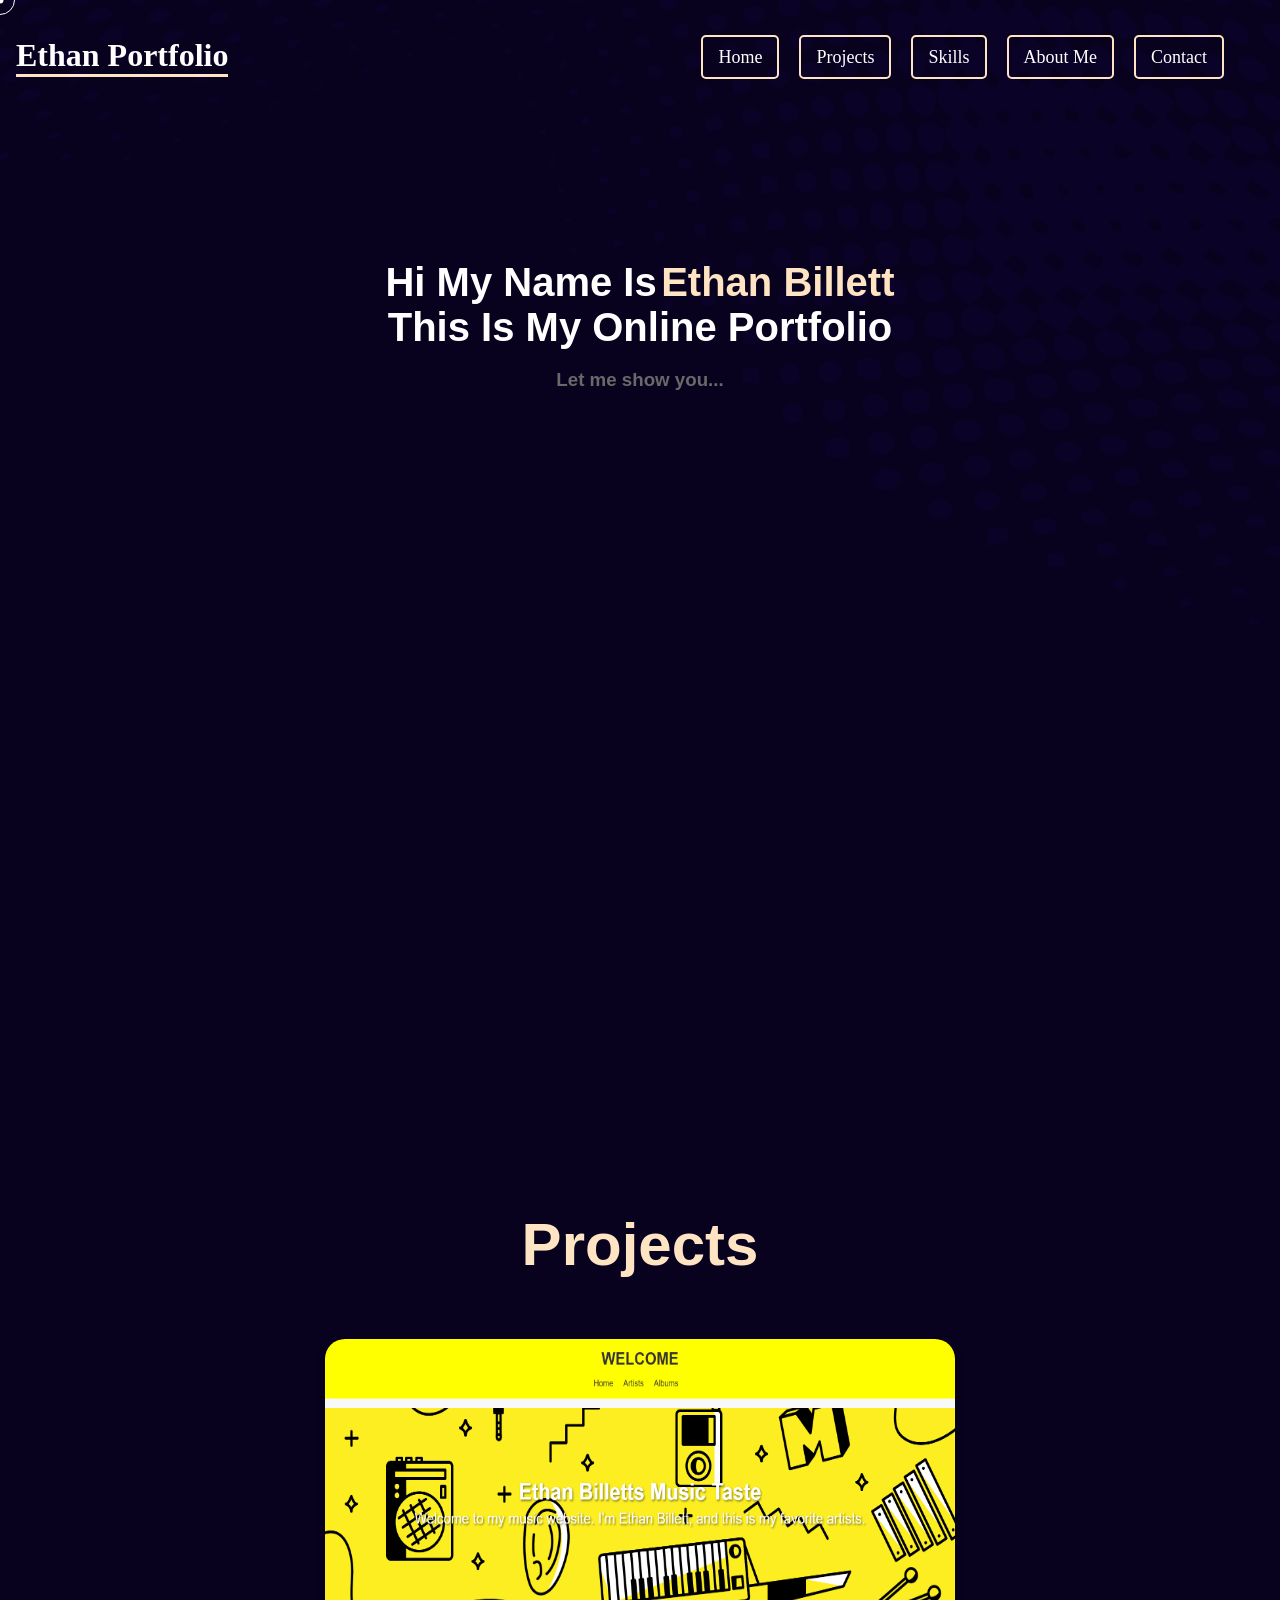
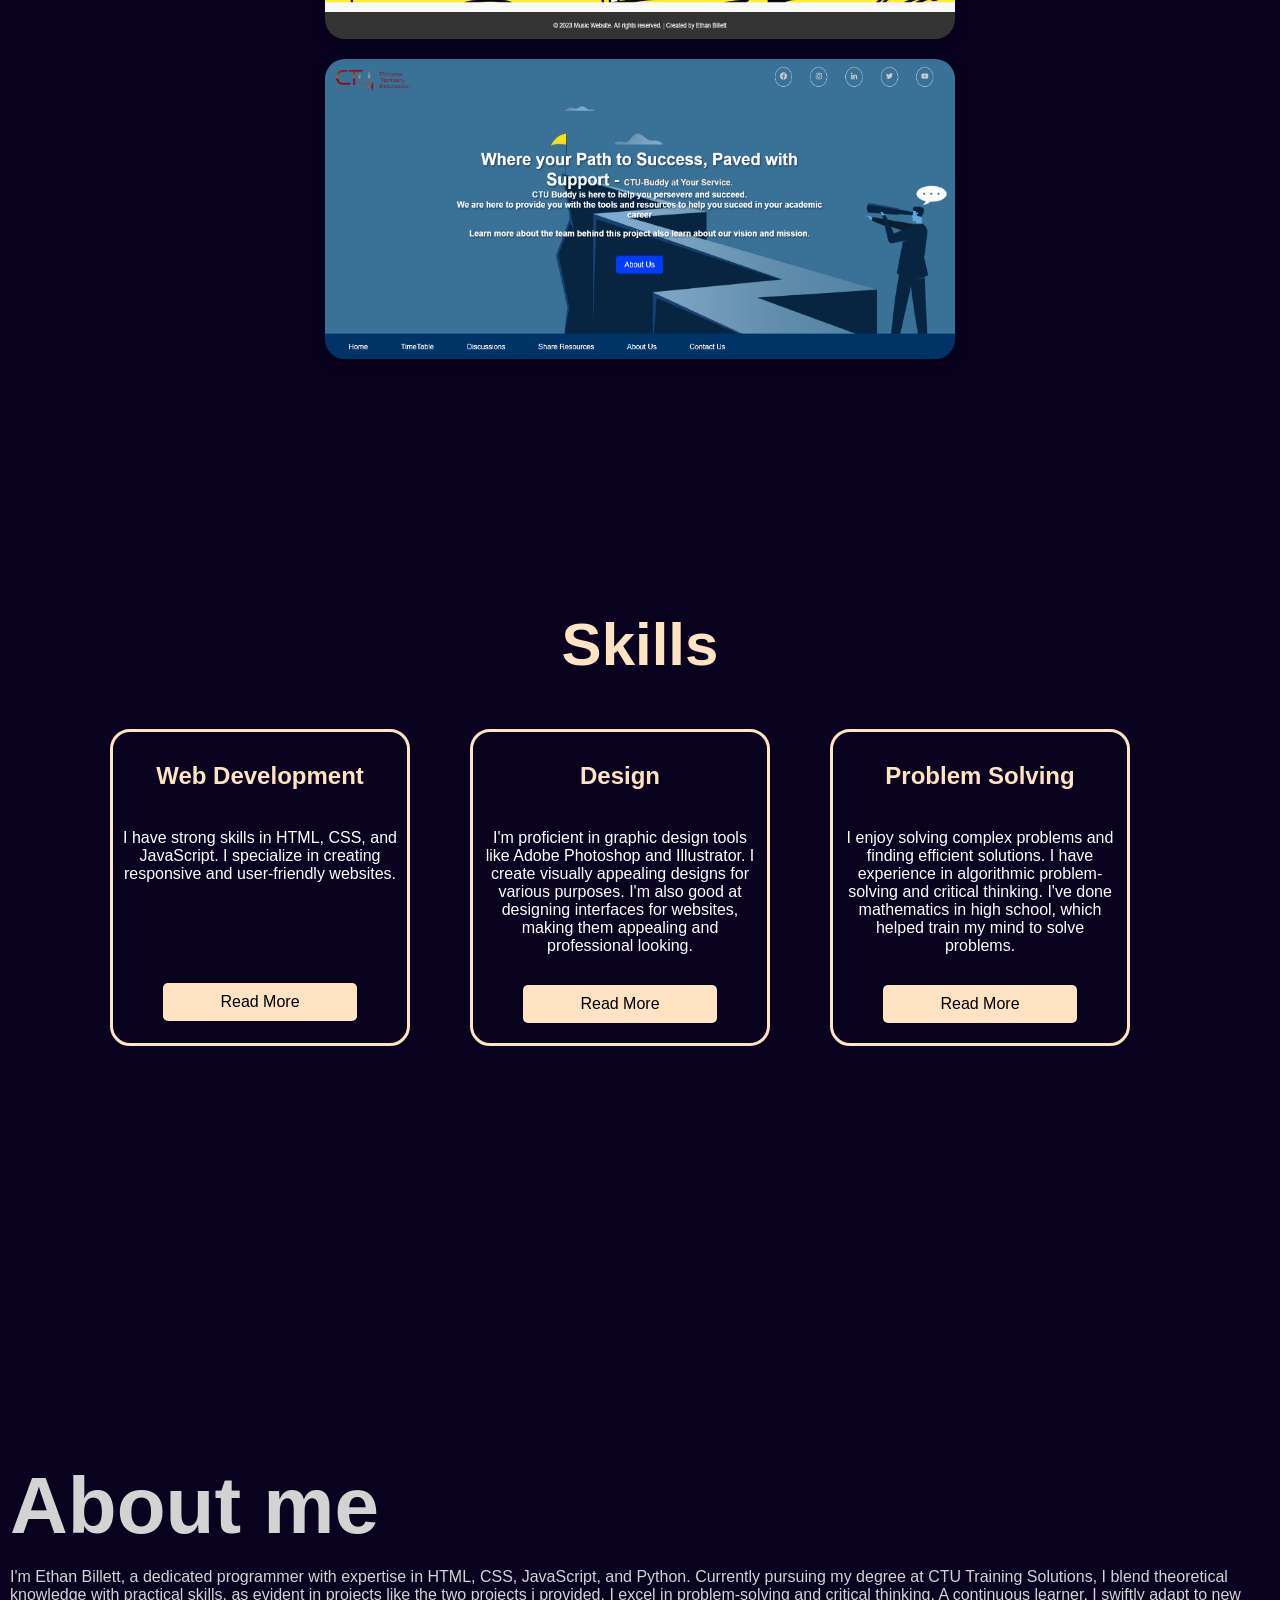
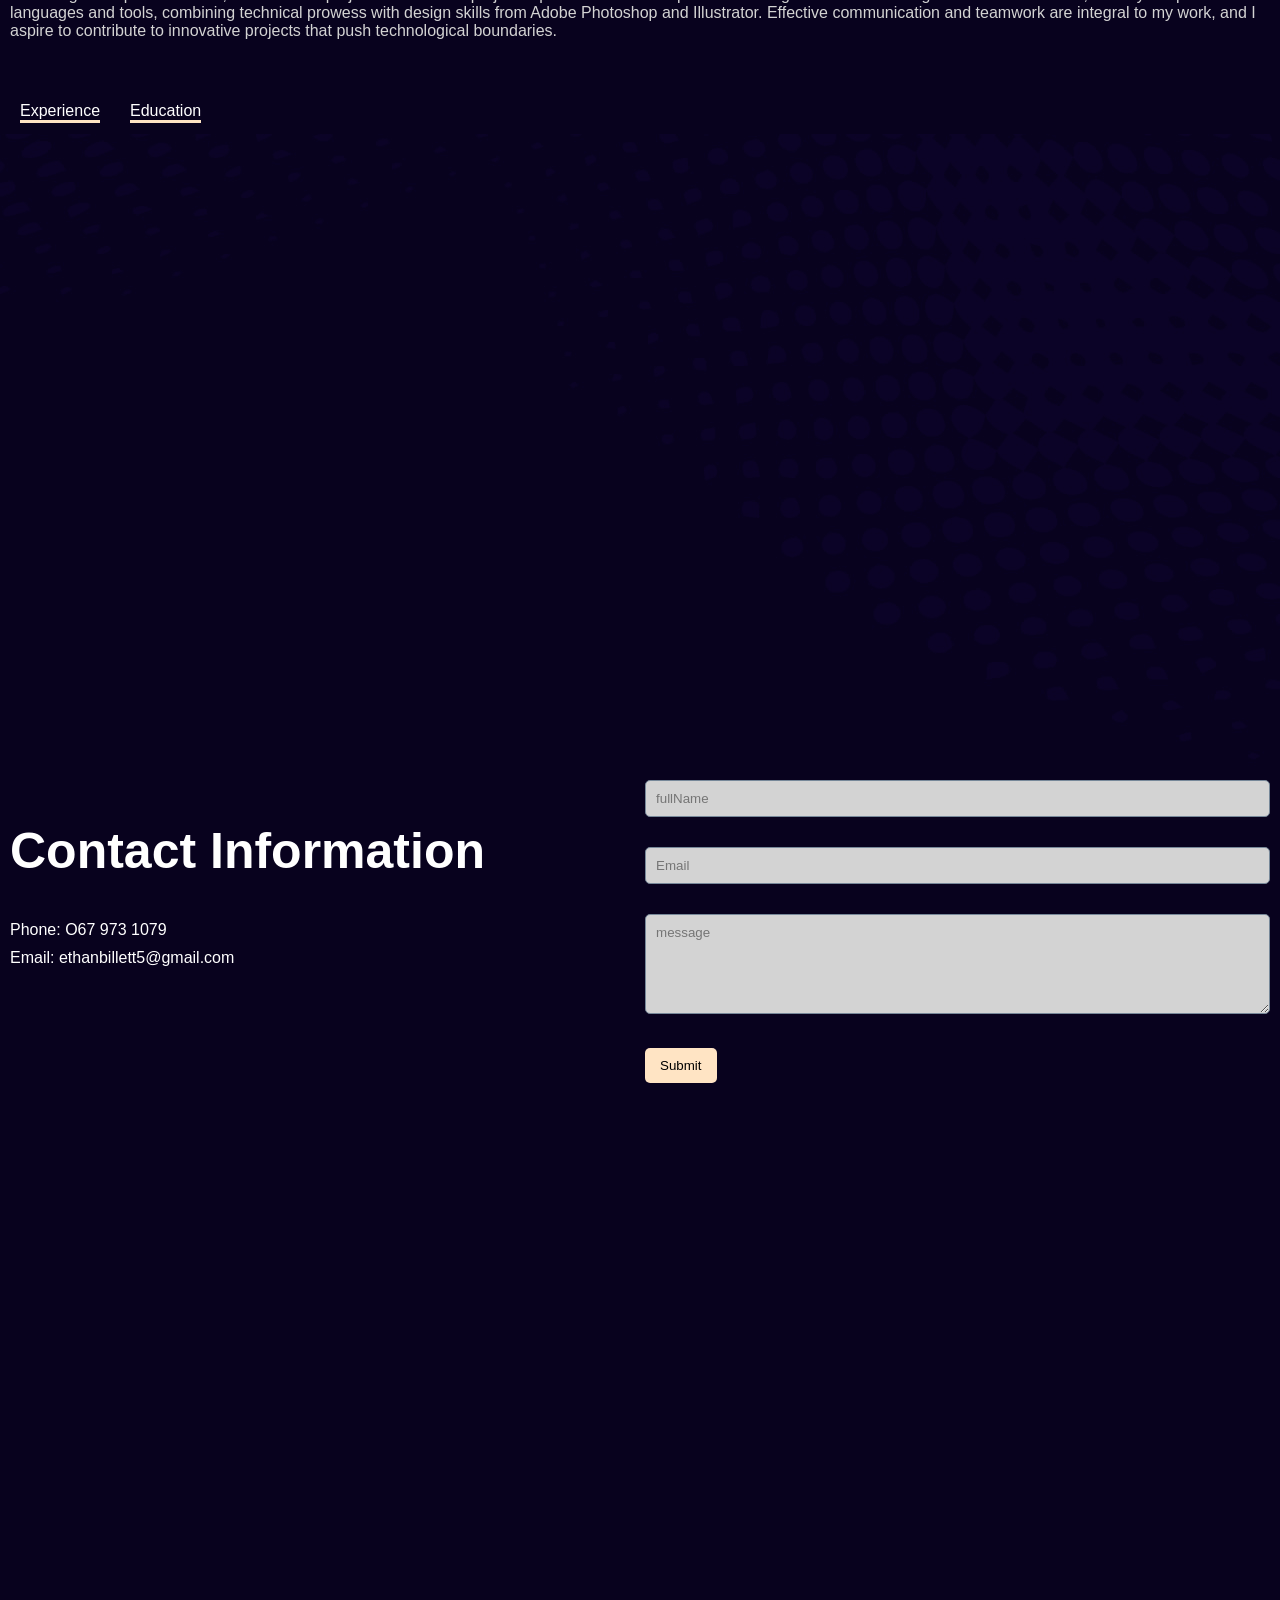
==== index.html @ 0e60cb87 "Add files via upload" ====
<!DOCTYPE html>
<html lang="en">
<head>
    <meta charset="UTF-8">
    <meta name="viewport" content="width=device-width, initial-scale=1.0">
    <link rel="stylesheet" href="Style.css">
    <script src="Pscript.js"></script>
    <title>Ethan Billett Portfolio</title>
</head>
<body>

    <div class="cursor-dot" data-cursor-dot></div>
    <div class="cursor-outline" data-cursor-outline></div>

    <header id="myHeader">    
        <h1 class="Title">Ethan Portfolio</h1>
        <nav>
            <ul>
                <li><a href="#Home">Home</a></li>
                <li><a href="#Projects">Projects</a></li>
                <li><a href="#Skills">Skills</a></li>
                <li><a href="#Education">About Me</a></li>
                <li><a href="#Contact">Contact</a></li>
                
            </ul>
        </nav>
     
    </header>

    <main>
        <section id="Home" class="sections">
            <div class="text-reveal">
                <h2>Hi My Name Is</h2>
                <h2 class="name" data-text="Ethan Billett">Ethan Billett</h2>
                <br>
                <h2>This Is My Online Portfolio</h2>
                <h3>Let me show you...</h3>
            </div>
        </section>
        <section id="Projects" class="sections">
            <h2 class="section-heading">Projects</h2>
            <div class="project-container">
                <div class="project">
                    <img src="Screenshot 2023-11-19 092950.png" alt="Project 1">
                    <div class="project-text project-text-right">
                        <h2>My Music</h2>
                        <p>This project was my first ever when I started to learn how to code HTML, CSS, and JavaScript. It's a website that shows my music taste and my favorite artist. It's my way of allowing people to get close to me. I have added styles to make it look appealing and more alive and added tabs and a navigation to give the website more functionality.</p>
                    </div>
                </div>
        
                <div class="project">
                    <img src="Screenshot%202023-11-19%20092926.png" alt="Project 2">
                    <div class="project-text project-text-left">
                        <h2>Ctu Buddy</h2>
                        <p>This is a project I have done with my college classmates. It's called CTU Buddy, and it's there to guide new students who just arrived at college to gain knowledge on the campus, link with other students, and get resources and ask for help if needed.</p>
                    </div>
                </div>
            </div>
        </section>
        
        <section id="Skills" class="sections">
            <h2 class="section-heading">Skills</h2>
            <div class="skills-container">
                <!-- Web Development Skill -->
                <div class="card">
                    <h2>Web Development</h2>
                    <p>I have strong skills in HTML, CSS, and JavaScript. I specialize in creating responsive and user-friendly websites.</p>
                    <a href="" id="but1">Read More</a>
                </div>

                <!-- Graphic Design Skill -->
                <div class="card">
                    <h2>Design</h2> 
                    <p>I'm proficient in graphic design tools like Adobe Photoshop and Illustrator. I create visually appealing designs for various purposes. I'm also good at designing interfaces for websites, making them appealing and professional looking.</p>
                    <a href="">Read More</a>
                </div>

                <!-- Problem Solving Skill -->
                <div class="card">
                    <h2>Problem Solving</h2>
                    <p>I enjoy solving complex problems and finding efficient solutions. I have experience in algorithmic problem-solving and critical thinking. I've done mathematics in high school, which helped train my mind to solve problems.</p>
                    <a href="" >Read More</a>
                </div>
            </div>
        </section>



        <section id="Education" class="sections">
        
            <div class="about-me-container">
                <div class="about-me-image">
                    <img src="IMG_5052.jpg" alt="Picture Of Ethan Billett" class="about-me-picture">
                </div>
        
                <div class="about-me-content">
                    <div class="about-me-text">
                        <h2>About me</h2>
                        <p id="aboutmeC">
                            I'm Ethan Billett, a dedicated programmer with expertise in HTML, CSS, JavaScript, and Python. Currently pursuing my degree at CTU Training Solutions, I blend theoretical knowledge with practical skills, as evident in projects like the two projects i provided. I excel in problem-solving and critical thinking. A continuous learner, I swiftly adapt to new languages and tools, combining technical prowess with design skills from Adobe Photoshop and Illustrator. Effective communication and teamwork are integral to my work, and I aspire to contribute to innovative projects that push technological boundaries.
                        </p>
                    </div>
        
                    <div class="info-tabs">
                        <div class="info-tab" onclick="toggleAboutMeTab('experience')">
                            <p class="U">Experience</p>
                            <div class="info-tab-content" id="experience-info">
                                <p>N/A</p>
                            </div>
                        </div>
                        <div class="info-tab" onclick="toggleAboutMeTab('education')">
                            <p class="U">Education</p>
                            <div class="info-tab-content" id="education-info">
                                <h4>2018-2022</h4>
                                <p>Alexander Road High School</p>
                                <h4>2023-Current</h4>
                                <p>Ctu Training Solutions</p>
                            </div>
                        </div>
                    </div>
                </div>
            </div>
        </section>
        
        
        
        
        <section id="Contact" class="sections">
            <div id="contact-info">
                <h2>Contact Information</h2>
                <ul>
                    <li>Phone: O67 973 1079</li>
                    <li>Email: ethanbillett5@gmail.com</li>
                </ul>
            </div>
        
            <div id="contact-form">
                <form id="contactForm" action="https://formsubmit.co/ethanbillett5@gmail.com" method="POST">
                    <input type="text" id="fullName" name="fullName" required placeholder="fullName">
        
                    <input type="email" id="email" name="email" required placeholder="Email">
        
                    <textarea id="message" name="message" rows="4" required placeholder="message"></textarea>
        
                    <button type="submit">Submit</button>
                </form>
            </div>
        </section>
    </main>
</body>
</html>
---- Style.css ----
* {
    box-sizing: border-box;
    scroll-behavior: smooth;
    cursor: none;
}

body {
    font-family: 'Arial', sans-serif;
    padding: 0;
    margin: 0;
    background-image: url('90595.jpg');
    color: #ffffff;

}

[class^="cursor"] {
    position: fixed;
    top: 0;
    left: 0;
    transform: translate(-50%, -50%);
    border-radius: 50%;
    z-index: 9999;  
}

.cursor-outline {
    width: 30px;
    height: 30px;
    border: 1px solid #fff;
    pointer-events: none;
    transition: all .08s ease-out;
}

.cursor-dot {
    width: 7px;
    height: 7px;
    background: #ffffff;
    pointer-events: none;
}
header {
    display: flex;
    justify-content: space-between;
    align-items: center;
    color: #ffffff;
    text-align: center;
    padding: 1em;
    position: fixed;
    width: 100%;
    top: 0;
    z-index: 1000;
    transition: top 0.3s ease;
}

#myHeader {
    margin: 0;
    font-family: Georgia, 'Times New Roman', Times, serif;
}

nav {
    padding: 10px 20px;

}

nav ul {
    list-style: none;
    display: flex;
    justify-content: flex-end;
    margin: 0;
}

nav ul li {
    margin-right: 20px;
}

nav ul li a {
    color: #ffffff;
    text-decoration: none;
    font-size: 18px;
    padding: 10px 15px;
    border-radius: 5px;
    transition: background-color 0.3s ease, border-color 0.3s ease;
    border: 2px solid bisque;
}

nav ul li a:hover {
    background-color: bisque;
    border-color: #ffffff;
    color: black;
    border: 1px solid black
}

.sections {
    position: relative;
    width: 100%;
    height: 100vh;
    padding: 20px;
}

#Home {
    text-align: center;
    margin-top: 200px;
    display: block;
}

.skills-container {
    display: flex;
    justify-content: center;
    max-width: 100%;
    overflow-x: auto;
    flex-wrap: wrap;
    overflow: hidden;
}

.card {
    max-width: 300px;
    width: 100%;
    margin: 0 10px;
    border: 3px solid bisque;
    border-radius: 20px;
    margin-right: 50px;
}

.card h2 {
    padding: 10px;
    color: bisque;
    text-align: center;
}

.card p {
    padding: 10px;
    text-align: center;
}

.card a {
    background-color: bisque;
    color: rgb(0, 0, 0);
    padding: 10px 15px;
    border: none;
    border-radius: 5px;
    display: block;
    text-align: center;
    margin: 20px 50px;
    text-decoration: none;
}

#but1 {
    margin-top: 90px;
    text-decoration: none;
}

.card:hover{
    transform: scale(1.05);
    transition: all 0.5s ease;
}

.section-heading{
    text-align: center;
    font-size: 60px;
    color: bisque;
}


#Home h2{
    font-family: Verdana, Geneva, Tahoma, sans-serif;
    display: inline;
    font-size: 40px;
}

.name {
    font-family: 'Times New Roman', Times, serif;
    font-size: 35px;
    color: bisque;
}

#Home h3{
    color: dimgray;
    font-family: Verdana, Geneva, Tahoma, sans-serif;
}
#Home {
    text-align: center;
    margin-top: 250px;
}

.Title {
    border-bottom: 3px solid bisque;
}



@media screen and (max-width: 1000px) {
    .sections {
        flex-direction: column;
    }

    .body {
        overflow-x: hidden;
    }
}
.project-container {
    display: flex;
    flex-direction: row;
    align-items: center;
}
.project-container {
    display: flex;
    justify-content: center;
    flex-wrap: wrap;
}

.project {
    display: flex;
    position: relative;
    overflow: hidden;
    border-radius: 10px;
    box-shadow: 0 4px 8px rgba(0, 0, 0, 0.1);
    transition: transform 0.3s ease-in-out;
    flex-direction: column;
    justify-content: space-between;
    align-items: center;
    max-width: 600px;
    margin: 10px;
    max-height: 500px;
}

.project img {
    max-width: 100%;
    width: 100%;
    height: 300px;
    display: flex;
    border-radius: 20px;
    transition: filter 0.3s ease-in-out;
    overflow: hidden;
    position: absolute;
    z-index: -1;
}

.project:hover img {
    filter: brightness(30%);
}

.project-text {
    max-width: 100%;
    width: 100%;
    padding: 20px;
    z-index: 1;
    border-radius: 0 0 10px 10px;
    text-align: center;
    height: 300px;
    opacity: 0;
}

.project:hover .project-text {
    opacity: 1;
}

.project-text h2,
.project-text p {
    margin: 0;
}

.project:hover {
    transform: scale(1.05);
}

#Projects {
    text-align: center;
}

.about-me-text h2{
    text-align: left;
    font-size: 80px;
    margin-bottom: 0;
    margin-top: 0;
    color: lightgray;
}

.about-me-container {
    display: flex;
    gap: 200px;
}

.about-me-image img {
    width: 100%;
    height: auto;
    max-width: 600px;
    max-height: 800px;
}
.about-me-content {
    flex: 1;
    display: flex;
    flex-direction: column;
    color: lightgray;
}

.info-tabs {
    margin-top: 20px;
    display: flex;
}

.info-tab {
    margin-right: 100px;
    padding: 10px;
    cursor: pointer;
    background-color: transparent;
    border: none;
    color: rgb(255, 255, 255);
    position: relative;
}

.U {
    border-bottom: 3px solid bisque;
}

.info-tab::after {
    content: "";
    display: block;
    position: absolute;
    bottom: 0;
    left: 0;
    width: 0;
    height: 2px;
    background-color: bisque;
    transition: width 0.3s ease;
}

.info-tab.active::after {
    width: 100%;
}

.info-tab-content {
    display: none;
    margin-top: 10px;
    max-width: 200px;
}

.info-tab-content p {
    font-size: 16px;
    color: #ffffff;
}
h4{
    color: bisque;
}

#Contact {
    display: flex;
    justify-content: space-around;
}

#contact-info,
#contact-form {
    width: 48%; 
}

#contact-info {
    padding-right: 20px;
}

#contact-info h2 {
    font-size: 50px;
}

#contact-info ul {
    list-style-type: none;
    padding: 0;
}

#contact-info li {
    margin-bottom: 10px;
}

#contact-form textarea,
#contact-form input {
    background-color: lightgray;
    border: 1px solid lightslategrey;
    padding: 10px;
    margin-bottom: 30px;
    width: 100%;
    border-radius: 5px;
}

#contact-form textarea {
    resize: vertical;
    height: 100px;
    background-color: lightgrey;
    border: 1px solid lightslategray;
    border-radius: 5px;
}

#contact-form button {
    background-color: bisque;
    color: rgb(0, 0, 0);
    padding: 10px 15px;
    border: none;
    border-radius: 5px;
}

#contact-form button:hover {
    background-color: bisque;
}

#contact-form {
    margin-top: 200px;
}

#contact-info {
    margin-top: 160px;
}

::placeholder {
    font-family: 'Lucida Sans', 'Lucida Sans Regular', 'Lucida Grande', 'Lucida Sans Unicode', Geneva, Verdana, sans-serif;
}

.fade-in {
    opacity: 0;
    animation: fadeIn 1.5s ease-in-out forwards;
}

@media screen and (max-width: 1400px) {
    .project {
        max-width: calc(50% - 20px);
        margin: 10px;
        max-height: 400px;
        flex-wrap: wrap;
        min-width: 50%;
    }

    .sections {
        padding: 10px;
    }

    .about-me-container {
        flex-direction: column;
        gap: 20px;
    }

    .about-me-image img {
        max-width: 70%;
        height: auto;
        max-height: 400px;
    }

    .info-tabs {
        flex-wrap: wrap;
        gap: 10px;
    }

    .info-tab {
        margin-right: 0;
        margin-bottom: 10px;
    }

    #contact-info,
    #contact-form {
        width: 100%;
    }

    #contact-info {
        margin-top: 20px;
    }

    #contact-form {
        margin-top: 20px;
    }
}
@media screen and (max-width: 1340px) {
    .about-me-container {
        order: 100px; 
    }

    .skills-container {
        flex-wrap: wrap;
        margin-top: 20px;
    }

    .about-me-image {
        display: none; 
    }

    #Skills {
        margin-top: 100px;
    }

    .skills-container {
        height: auto;
        width: auto;
    }

}

@media screen and (max-width: 1117px) {
    .about-me-content{
        margin-top: 200px;
    }
}


@media screen and (max-width: 1060px) {
    .about-me-image {
        display: none; 
    }

    .about-me-content {
        text-align: center;
    }

    .about-me-text h2 {
        font-size: 40px;
    }
}
@media screen and (max-width: 940px) {
    nav ul {
        display: none; 
        flex-direction: column;
        position: absolute;
        top: 70px; 
        left: 0;
        width: 100%;
        background-color: #333; 
        z-index: 1000;
    }

    nav ul.show {
        display: flex;
    }

    nav ul li {
        margin-right: 0;
        margin-bottom: 5px;
    }

    nav ul li a {
        padding: 10px 15px;
        width: 100%; 
    }

    .contact-container {
        text-align: center;
    }

    .project img{
        height: auto;
    }
}

@media screen and (max-width: 760px) {
    #aboutmeC{
        display: none;
    }

    .about-me-container{
        margin-top: 300px;
    }
}
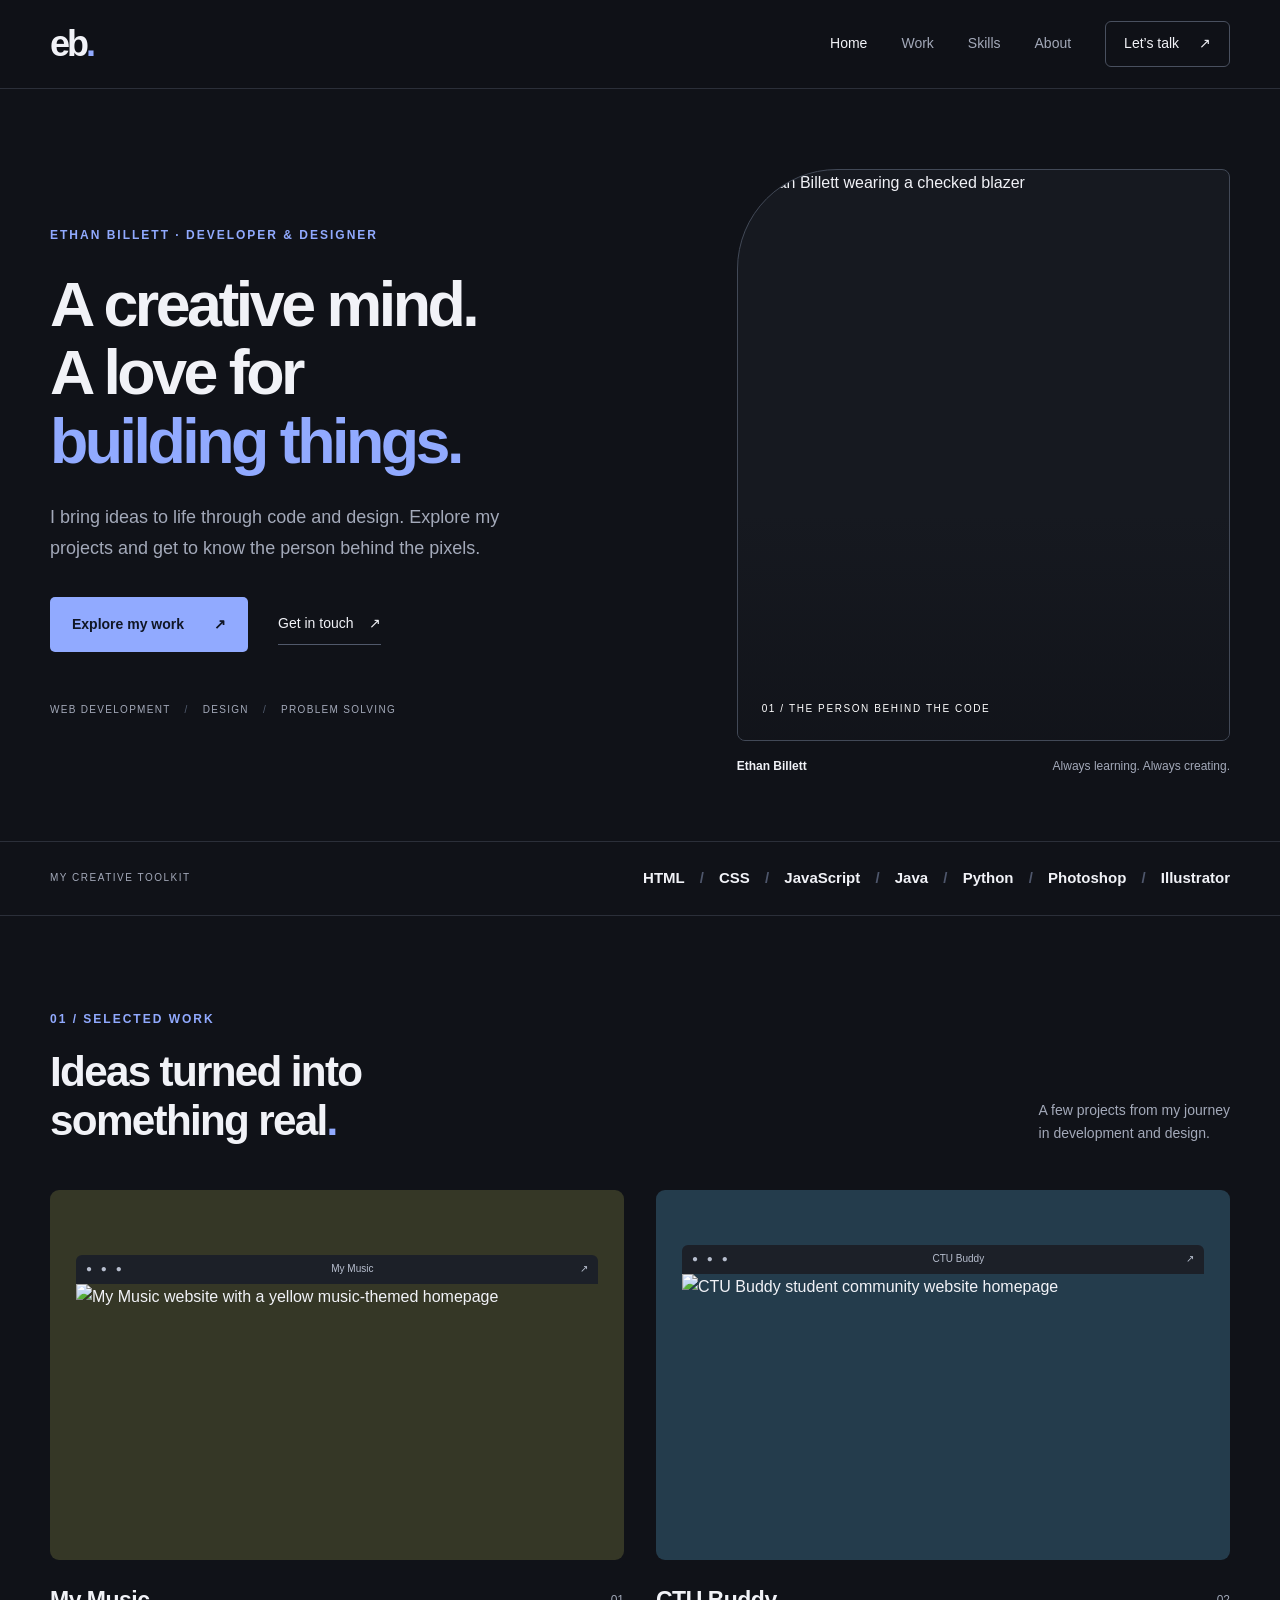
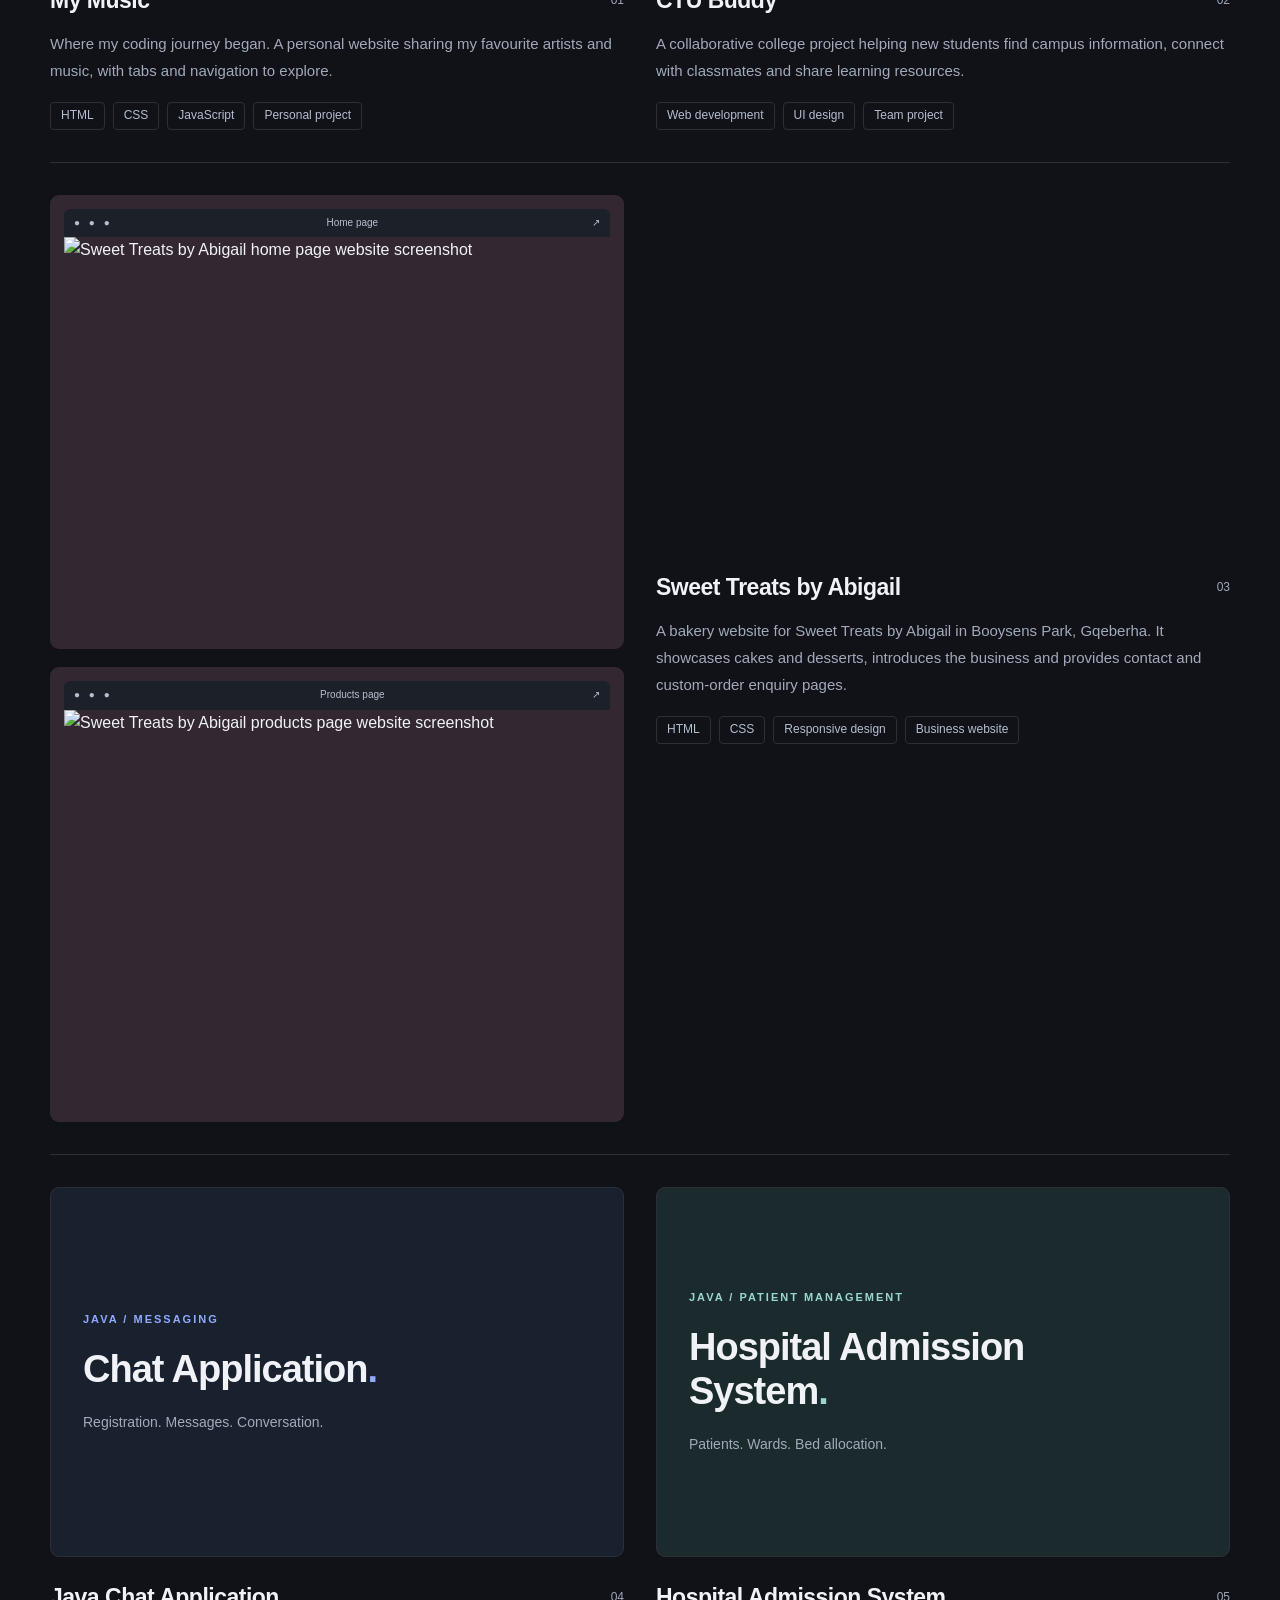
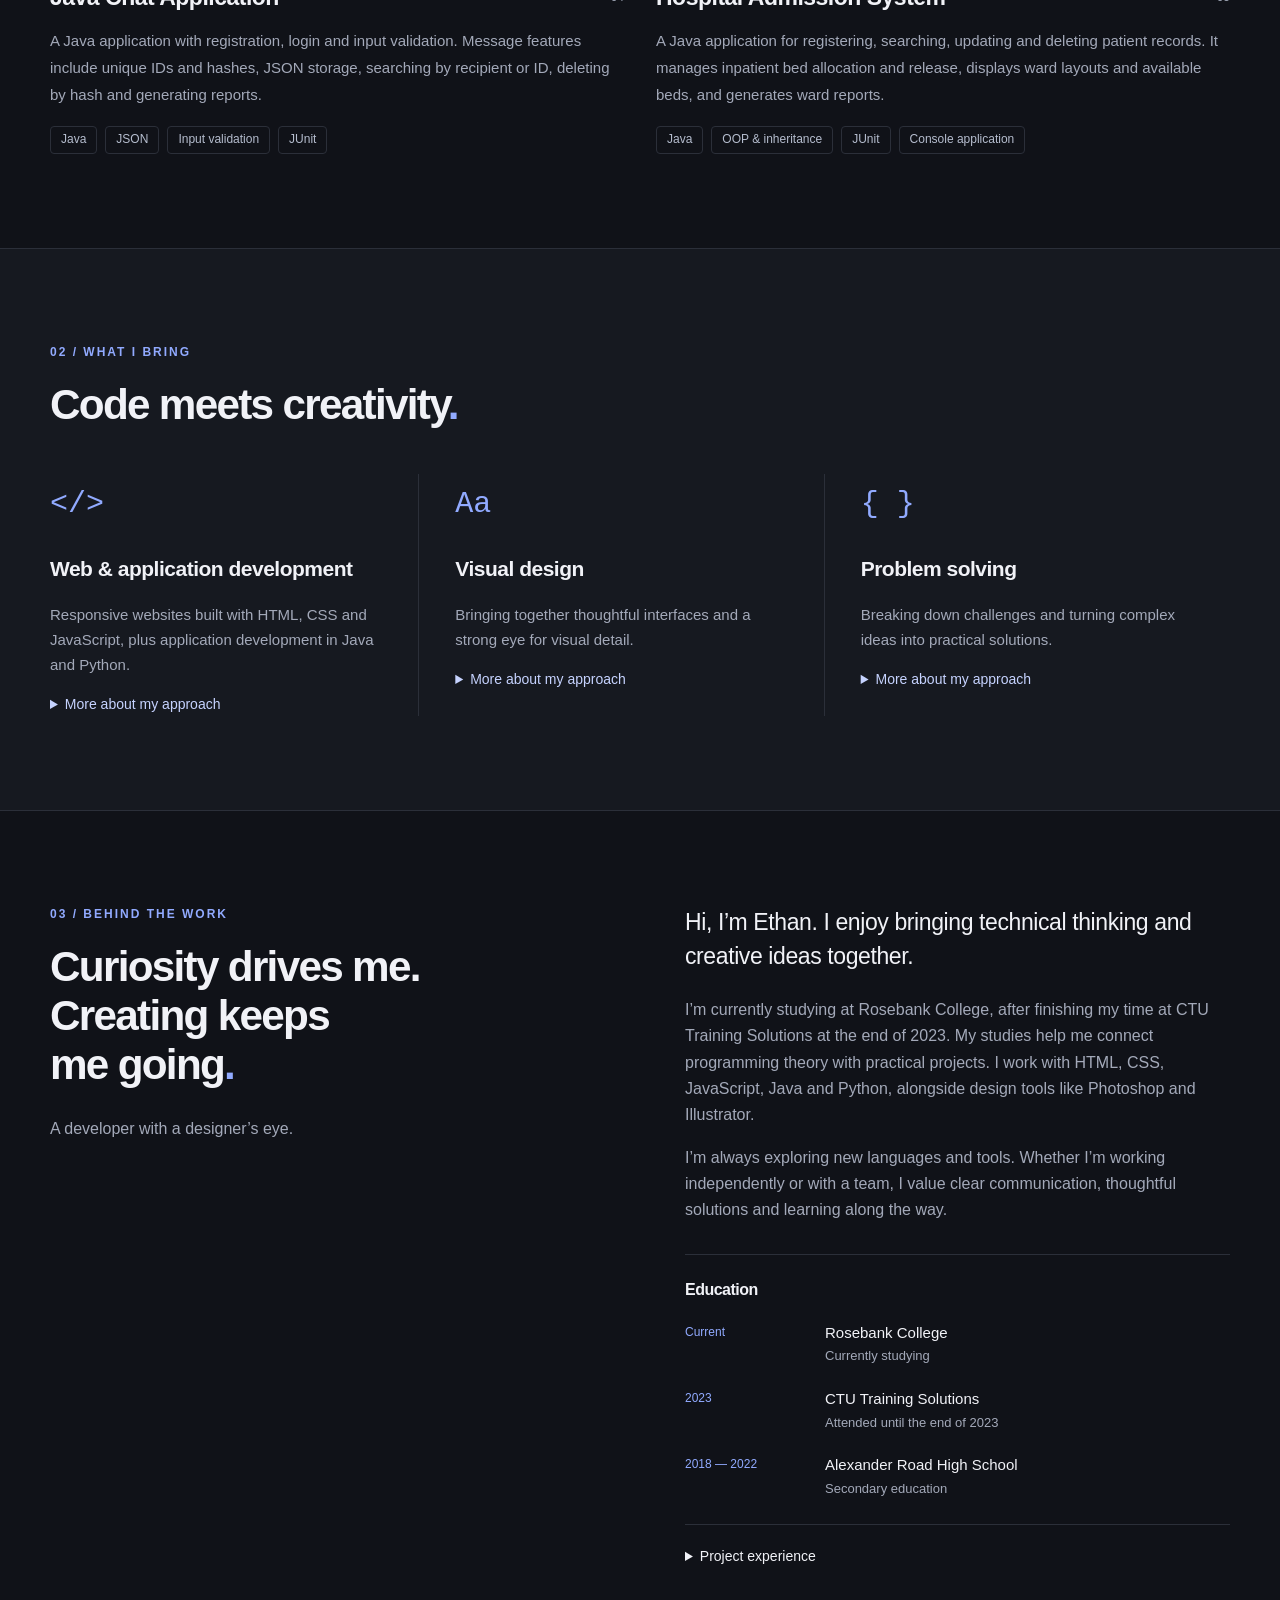
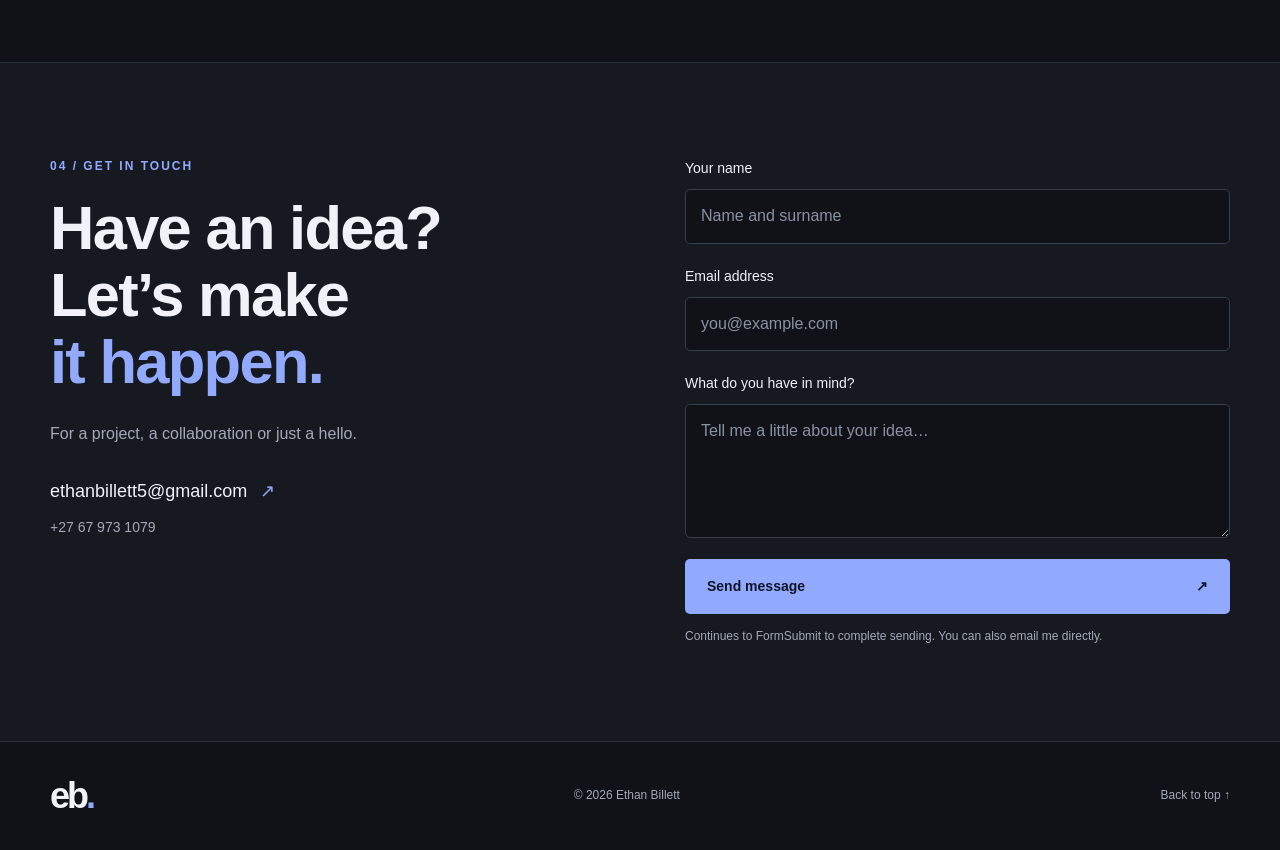
==== commit ed1b79aa: "Add files via upload" ====
--- a/index.html
+++ b/index.html
@@ -1,151 +1,36 @@
-<!DOCTYPE html>
-<html lang="en">
-<head>
-    <meta charset="UTF-8">
-    <meta name="viewport" content="width=device-width, initial-scale=1.0">
-    <link rel="stylesheet" href="Style.css">
-    <script src="Pscript.js"></script>
-    <title>Ethan Billett Portfolio</title>
-</head>
-<body>
-
-    <div class="cursor-dot" data-cursor-dot></div>
-    <div class="cursor-outline" data-cursor-outline></div>
-
-    <header id="myHeader">    
-        <h1 class="Title">Ethan Portfolio</h1>
-        <nav>
-            <ul>
-                <li><a href="#Home">Home</a></li>
-                <li><a href="#Projects">Projects</a></li>
-                <li><a href="#Skills">Skills</a></li>
-                <li><a href="#Education">About Me</a></li>
-                <li><a href="#Contact">Contact</a></li>
-                
-            </ul>
-        </nav>
-     
-    </header>
-
-    <main>
-        <section id="Home" class="sections">
-            <div class="text-reveal">
-                <h2>Hi My Name Is</h2>
-                <h2 class="name" data-text="Ethan Billett">Ethan Billett</h2>
-                <br>
-                <h2>This Is My Online Portfolio</h2>
-                <h3>Let me show you...</h3>
-            </div>
-        </section>
-        <section id="Projects" class="sections">
-            <h2 class="section-heading">Projects</h2>
-            <div class="project-container">
-                <div class="project">
-                    <img src="Screenshot 2023-11-19 092950.png" alt="Project 1">
-                    <div class="project-text project-text-right">
-                        <h2>My Music</h2>
-                        <p>This project was my first ever when I started to learn how to code HTML, CSS, and JavaScript. It's a website that shows my music taste and my favorite artist. It's my way of allowing people to get close to me. I have added styles to make it look appealing and more alive and added tabs and a navigation to give the website more functionality.</p>
-                    </div>
-                </div>
-        
-                <div class="project">
-                    <img src="Screenshot%202023-11-19%20092926.png" alt="Project 2">
-                    <div class="project-text project-text-left">
-                        <h2>Ctu Buddy</h2>
-                        <p>This is a project I have done with my college classmates. It's called CTU Buddy, and it's there to guide new students who just arrived at college to gain knowledge on the campus, link with other students, and get resources and ask for help if needed.</p>
-                    </div>
-                </div>
-            </div>
-        </section>
-        
-        <section id="Skills" class="sections">
-            <h2 class="section-heading">Skills</h2>
-            <div class="skills-container">
-                <!-- Web Development Skill -->
-                <div class="card">
-                    <h2>Web Development</h2>
-                    <p>I have strong skills in HTML, CSS, and JavaScript. I specialize in creating responsive and user-friendly websites.</p>
-                    <a href="" id="but1">Read More</a>
-                </div>
-
-                <!-- Graphic Design Skill -->
-                <div class="card">
-                    <h2>Design</h2> 
-                    <p>I'm proficient in graphic design tools like Adobe Photoshop and Illustrator. I create visually appealing designs for various purposes. I'm also good at designing interfaces for websites, making them appealing and professional looking.</p>
-                    <a href="">Read More</a>
-                </div>
-
-                <!-- Problem Solving Skill -->
-                <div class="card">
-                    <h2>Problem Solving</h2>
-                    <p>I enjoy solving complex problems and finding efficient solutions. I have experience in algorithmic problem-solving and critical thinking. I've done mathematics in high school, which helped train my mind to solve problems.</p>
-                    <a href="" >Read More</a>
-                </div>
-            </div>
-        </section>
-
-
-
-        <section id="Education" class="sections">
-        
-            <div class="about-me-container">
-                <div class="about-me-image">
-                    <img src="IMG_5052.jpg" alt="Picture Of Ethan Billett" class="about-me-picture">
-                </div>
-        
-                <div class="about-me-content">
-                    <div class="about-me-text">
-                        <h2>About me</h2>
-                        <p id="aboutmeC">
-                            I'm Ethan Billett, a dedicated programmer with expertise in HTML, CSS, JavaScript, and Python. Currently pursuing my degree at CTU Training Solutions, I blend theoretical knowledge with practical skills, as evident in projects like the two projects i provided. I excel in problem-solving and critical thinking. A continuous learner, I swiftly adapt to new languages and tools, combining technical prowess with design skills from Adobe Photoshop and Illustrator. Effective communication and teamwork are integral to my work, and I aspire to contribute to innovative projects that push technological boundaries.
-                        </p>
-                    </div>
-        
-                    <div class="info-tabs">
-                        <div class="info-tab" onclick="toggleAboutMeTab('experience')">
-                            <p class="U">Experience</p>
-                            <div class="info-tab-content" id="experience-info">
-                                <p>N/A</p>
-                            </div>
-                        </div>
-                        <div class="info-tab" onclick="toggleAboutMeTab('education')">
-                            <p class="U">Education</p>
-                            <div class="info-tab-content" id="education-info">
-                                <h4>2018-2022</h4>
-                                <p>Alexander Road High School</p>
-                                <h4>2023-Current</h4>
-                                <p>Ctu Training Solutions</p>
-                            </div>
-                        </div>
-                    </div>
-                </div>
-            </div>
-        </section>
-        
-        
-        
-        
-        <section id="Contact" class="sections">
-            <div id="contact-info">
-                <h2>Contact Information</h2>
-                <ul>
-                    <li>Phone: O67 973 1079</li>
-                    <li>Email: ethanbillett5@gmail.com</li>
-                </ul>
-            </div>
-        
-            <div id="contact-form">
-                <form id="contactForm" action="https://formsubmit.co/ethanbillett5@gmail.com" method="POST">
-                    <input type="text" id="fullName" name="fullName" required placeholder="fullName">
-        
-                    <input type="email" id="email" name="email" required placeholder="Email">
-        
-                    <textarea id="message" name="message" rows="4" required placeholder="message"></textarea>
-        
-                    <button type="submit">Submit</button>
-                </form>
-            </div>
-        </section>
-    </main>
-</body>
-</html>
+<!DOCTYPE html>
+<html lang="en">
+<head>
+<meta charset="UTF-8"><meta name="viewport" content="width=device-width, initial-scale=1">
+<meta name="description" content="Ethan Billett's portfolio. Explore web development projects, design skills and the person behind the code.">
+<meta name="theme-color" content="#101218"><title>Ethan Billett | Developer & Designer</title>
+<link rel="icon" href="assets/favicon.svg" type="image/svg+xml"><link rel="stylesheet" href="Style.css"><script src="Pscript.js" defer></script>
+</head>
+<body>
+<a class="skip-link" href="#main">Skip to content</a>
+<header class="header"><div class="container nav-wrap"><a class="brand" href="#Home" aria-label="Ethan Billett home">eb<span>.</span></a>
+<button class="menu-toggle" aria-controls="navigation" aria-expanded="false" hidden>Menu <span aria-hidden="true">☰</span></button>
+<nav id="navigation" aria-label="Main navigation"><a href="#Home" class="active">Home</a><a href="#Projects">Work</a><a href="#Skills">Skills</a><a href="#Education">About</a><a href="#Contact" class="nav-contact">Let’s talk <span aria-hidden="true">↗</span></a></nav></div></header>
+<main id="main">
+<section id="Home" class="hero container">
+<div class="hero-copy"><p class="eyebrow">ETHAN BILLETT · DEVELOPER & DESIGNER</p><h1>A creative mind.<br>A love for<br><span class="accent">building things.</span></h1><p class="intro">I bring ideas to life through code and design. Explore my projects and get to know the person behind the pixels.</p><div class="actions"><a class="button primary" href="#Projects">Explore my work <span aria-hidden="true">↗</span></a><a class="text-link" href="#Contact">Get in touch <span aria-hidden="true">↗</span></a></div><p class="hero-foot">WEB DEVELOPMENT <span>/</span> DESIGN <span>/</span> PROBLEM SOLVING</p></div>
+<div class="portrait-wrap"><div class="portrait-frame"><img src="assets/ethan.webp" alt="Ethan Billett wearing a checked blazer" width="1000" height="1000" fetchpriority="high"><span class="portrait-index">01 / THE PERSON BEHIND THE CODE</span></div><div class="portrait-caption"><span>Ethan Billett</span><span>Always learning. Always creating.</span></div></div>
+</section>
+<div class="tool-strip"><div class="container"><span>MY CREATIVE TOOLKIT</span><p>HTML <i>/</i> CSS <i>/</i> JavaScript <i>/</i> Java <i>/</i> Python <i>/</i> Photoshop <i>/</i> Illustrator</p></div></div>
+<section id="Projects" class="section container"><div class="section-top"><div><p class="eyebrow">01 / SELECTED WORK</p><h2>Ideas turned into<br>something real<span class="accent">.</span></h2></div><p>A few projects from my journey<br>in development and design.</p></div>
+<div class="projects"><article class="project"><a class="project-image music" href="assets/my-music.webp" target="_blank" rel="noopener" aria-label="Open My Music project screenshot in a new tab"><div class="browser-bar"><span>● ● ●</span><span>My Music</span><span>↗</span></div><img src="assets/my-music.webp" alt="My Music website with a yellow music-themed homepage" width="1400" height="564" loading="lazy"></a><div class="project-heading"><h3>My Music</h3><span>01</span></div><p>Where my coding journey began. A personal website sharing my favourite artists and music, with tabs and navigation to explore.</p><div class="tags"><span>HTML</span><span>CSS</span><span>JavaScript</span><span>Personal project</span></div></article>
+<article class="project"><a class="project-image buddy" href="assets/ctu-buddy.webp" target="_blank" rel="noopener" aria-label="Open CTU Buddy project screenshot in a new tab"><div class="browser-bar"><span>● ● ●</span><span>CTU Buddy</span><span>↗</span></div><img src="assets/ctu-buddy.webp" alt="CTU Buddy student community website homepage" width="1400" height="631" loading="lazy"></a><div class="project-heading"><h3>CTU Buddy</h3><span>02</span></div><p>A collaborative college project helping new students find campus information, connect with classmates and share learning resources.</p><div class="tags"><span>Web development</span><span>UI design</span><span>Team project</span></div></article>
+<article class="project project-wide"><div class="sweet-gallery"><a class="project-image sweet-screenshot" href="assets/sweet-treats-home.webp" target="_blank" rel="noopener" aria-label="Open Sweet Treats home page screenshot"><div class="browser-bar"><span>● ● ●</span><span>Home page</span><span>↗</span></div><img src="assets/sweet-treats-home.webp" width="1440" height="1050" loading="lazy" alt="Sweet Treats by Abigail home page website screenshot"></a><a class="project-image sweet-screenshot" href="assets/sweet-treats-products.webp" target="_blank" rel="noopener" aria-label="Open Sweet Treats products page screenshot"><div class="browser-bar"><span>● ● ●</span><span>Products page</span><span>↗</span></div><img src="assets/sweet-treats-products.webp" width="1440" height="1050" loading="lazy" alt="Sweet Treats by Abigail products page website screenshot"></a></div><div class="project-description"><div class="project-heading"><h3>Sweet Treats by Abigail</h3><span>03</span></div><p>A bakery website for Sweet Treats by Abigail in Booysens Park, Gqeberha. It showcases cakes and desserts, introduces the business and provides contact and custom-order enquiry pages.</p><div class="tags"><span>HTML</span><span>CSS</span><span>Responsive design</span><span>Business website</span></div></div></article>
+<article class="project"><div class="project-summary java-summary"><span class="eyebrow">JAVA / MESSAGING</span><h3>Chat Application<span>.</span></h3><p>Registration. Messages. Conversation.</p></div><div class="project-heading"><h3>Java Chat Application</h3><span>04</span></div><p>A Java application with registration, login and input validation. Message features include unique IDs and hashes, JSON storage, searching by recipient or ID, deleting by hash and generating reports.</p><div class="tags"><span>Java</span><span>JSON</span><span>Input validation</span><span>JUnit</span></div></article>
+<article class="project"><div class="project-summary hospital-summary"><span class="eyebrow">JAVA / PATIENT MANAGEMENT</span><h3>Hospital Admission<br>System<span>.</span></h3><p>Patients. Wards. Bed allocation.</p></div><div class="project-heading"><h3>Hospital Admission System</h3><span>05</span></div><p>A Java application for registering, searching, updating and deleting patient records. It manages inpatient bed allocation and release, displays ward layouts and available beds, and generates ward reports.</p><div class="tags"><span>Java</span><span>OOP & inheritance</span><span>JUnit</span><span>Console application</span></div></article>
+</div></section>
+<section id="Skills" class="section skills-section"><div class="container"><div class="section-top"><div><p class="eyebrow">02 / WHAT I BRING</p><h2>Code meets creativity<span class="accent">.</span></h2></div></div><div class="skills-grid">
+<article class="skill"><span class="skill-icon" aria-hidden="true">&lt;/&gt;</span><h3>Web & application development</h3><p>Responsive websites built with HTML, CSS and JavaScript, plus application development in Java and Python.</p><details><summary>More about my approach</summary><p>I combine clear page structure, thoughtful styling and useful interactions to make websites work across screen sizes. I also develop applications with Java and Python.</p></details></article>
+<article class="skill"><span class="skill-icon" aria-hidden="true">Aa</span><h3>Visual design</h3><p>Bringing together thoughtful interfaces and a strong eye for visual detail.</p><details><summary>More about my approach</summary><p>I use Adobe Photoshop and Illustrator for graphics, and apply layout, colour and typography to website interfaces.</p></details></article>
+<article class="skill"><span class="skill-icon" aria-hidden="true">{ }</span><h3>Problem solving</h3><p>Breaking down challenges and turning complex ideas into practical solutions.</p><details><summary>More about my approach</summary><p>Mathematics, algorithms and programming have shaped my approach: understand the problem, explore solutions and improve through testing.</p></details></article>
+</div></div></section>
+<section id="Education" class="section container about"><div><p class="eyebrow">03 / BEHIND THE WORK</p><h2>Curiosity drives me.<br>Creating keeps<br>me going<span class="accent">.</span></h2><p class="about-note">A developer with a designer’s eye.</p></div><div class="about-content"><p class="large-copy">Hi, I’m Ethan. I enjoy bringing technical thinking and creative ideas together.</p><p>I’m currently studying at Rosebank College, after finishing my time at CTU Training Solutions at the end of 2023. My studies help me connect programming theory with practical projects. I work with HTML, CSS, JavaScript, Java and Python, alongside design tools like Photoshop and Illustrator.</p><p>I’m always exploring new languages and tools. Whether I’m working independently or with a team, I value clear communication, thoughtful solutions and learning along the way.</p>
+<div class="education"><h3>Education</h3><div><span>Current</span><p>Rosebank College<small>Currently studying</small></p></div><div><span>2023</span><p>CTU Training Solutions<small>Attended until the end of 2023</small></p></div><div><span>2018 — 2022</span><p>Alexander Road High School<small>Secondary education</small></p></div></div><details class="experience"><summary>Project experience</summary><p>Website projects include My Music, CTU Buddy and Sweet Treats by Abigail. My Java projects include a Chat Application and a Hospital Admission System.</p></details></div></section>
+<section id="Contact" class="section contact-section"><div class="container contact-grid"><div><p class="eyebrow">04 / GET IN TOUCH</p><h2>Have an idea?<br>Let’s make<br><span class="accent">it happen.</span></h2><p>For a project, a collaboration or just a hello.</p><a class="email-link" href="mailto:ethanbillett5@gmail.com">ethanbillett5@gmail.com <span aria-hidden="true">↗</span></a><a class="phone-link" href="tel:+27679731079">+27 67 973 1079</a></div><form id="contactForm" action="https://formsubmit.co/ethanbillett5@gmail.com" method="POST"><label for="fullName">Your name</label><input type="text" id="fullName" name="fullName" autocomplete="name" placeholder="Name and surname" required maxlength="120"><label for="email">Email address</label><input type="email" id="email" name="email" autocomplete="email" placeholder="you@example.com" required maxlength="254"><label for="message">What do you have in mind?</label><textarea id="message" name="message" rows="4" placeholder="Tell me a little about your idea…" required maxlength="5000"></textarea><button type="submit" class="button primary">Send message <span aria-hidden="true">↗</span></button><p class="form-note">Continues to FormSubmit to complete sending. You can also email me directly.</p></form></div></section>
+</main><footer class="container footer"><a class="brand" href="#Home" aria-label="Back to home">eb<span>.</span></a><p>© <span id="year">2026</span> Ethan Billett</p><a href="#Home">Back to top ↑</a></footer>
+</body></html>
--- a/Style.css
+++ b/Style.css
@@ -1,553 +1,6 @@
-* {
-    box-sizing: border-box;
-    scroll-behavior: smooth;
-    cursor: none;
-}
-
-body {
-    font-family: 'Arial', sans-serif;
-    padding: 0;
-    margin: 0;
-    background-image: url('90595.jpg');
-    color: #ffffff;
-
-}
-
-[class^="cursor"] {
-    position: fixed;
-    top: 0;
-    left: 0;
-    transform: translate(-50%, -50%);
-    border-radius: 50%;
-    z-index: 9999;  
-}
-
-.cursor-outline {
-    width: 30px;
-    height: 30px;
-    border: 1px solid #fff;
-    pointer-events: none;
-    transition: all .08s ease-out;
-}
-
-.cursor-dot {
-    width: 7px;
-    height: 7px;
-    background: #ffffff;
-    pointer-events: none;
-}
-header {
-    display: flex;
-    justify-content: space-between;
-    align-items: center;
-    color: #ffffff;
-    text-align: center;
-    padding: 1em;
-    position: fixed;
-    width: 100%;
-    top: 0;
-    z-index: 1000;
-    transition: top 0.3s ease;
-}
-
-#myHeader {
-    margin: 0;
-    font-family: Georgia, 'Times New Roman', Times, serif;
-}
-
-nav {
-    padding: 10px 20px;
-
-}
-
-nav ul {
-    list-style: none;
-    display: flex;
-    justify-content: flex-end;
-    margin: 0;
-}
-
-nav ul li {
-    margin-right: 20px;
-}
-
-nav ul li a {
-    color: #ffffff;
-    text-decoration: none;
-    font-size: 18px;
-    padding: 10px 15px;
-    border-radius: 5px;
-    transition: background-color 0.3s ease, border-color 0.3s ease;
-    border: 2px solid bisque;
-}
-
-nav ul li a:hover {
-    background-color: bisque;
-    border-color: #ffffff;
-    color: black;
-    border: 1px solid black
-}
-
-.sections {
-    position: relative;
-    width: 100%;
-    height: 100vh;
-    padding: 20px;
-}
-
-#Home {
-    text-align: center;
-    margin-top: 200px;
-    display: block;
-}
-
-.skills-container {
-    display: flex;
-    justify-content: center;
-    max-width: 100%;
-    overflow-x: auto;
-    flex-wrap: wrap;
-    overflow: hidden;
-}
-
-.card {
-    max-width: 300px;
-    width: 100%;
-    margin: 0 10px;
-    border: 3px solid bisque;
-    border-radius: 20px;
-    margin-right: 50px;
-}
-
-.card h2 {
-    padding: 10px;
-    color: bisque;
-    text-align: center;
-}
-
-.card p {
-    padding: 10px;
-    text-align: center;
-}
-
-.card a {
-    background-color: bisque;
-    color: rgb(0, 0, 0);
-    padding: 10px 15px;
-    border: none;
-    border-radius: 5px;
-    display: block;
-    text-align: center;
-    margin: 20px 50px;
-    text-decoration: none;
-}
-
-#but1 {
-    margin-top: 90px;
-    text-decoration: none;
-}
-
-.card:hover{
-    transform: scale(1.05);
-    transition: all 0.5s ease;
-}
-
-.section-heading{
-    text-align: center;
-    font-size: 60px;
-    color: bisque;
-}
-
-
-#Home h2{
-    font-family: Verdana, Geneva, Tahoma, sans-serif;
-    display: inline;
-    font-size: 40px;
-}
-
-.name {
-    font-family: 'Times New Roman', Times, serif;
-    font-size: 35px;
-    color: bisque;
-}
-
-#Home h3{
-    color: dimgray;
-    font-family: Verdana, Geneva, Tahoma, sans-serif;
-}
-#Home {
-    text-align: center;
-    margin-top: 250px;
-}
-
-.Title {
-    border-bottom: 3px solid bisque;
-}
-
-
-
-@media screen and (max-width: 1000px) {
-    .sections {
-        flex-direction: column;
-    }
-
-    .body {
-        overflow-x: hidden;
-    }
-}
-.project-container {
-    display: flex;
-    flex-direction: row;
-    align-items: center;
-}
-.project-container {
-    display: flex;
-    justify-content: center;
-    flex-wrap: wrap;
-}
-
-.project {
-    display: flex;
-    position: relative;
-    overflow: hidden;
-    border-radius: 10px;
-    box-shadow: 0 4px 8px rgba(0, 0, 0, 0.1);
-    transition: transform 0.3s ease-in-out;
-    flex-direction: column;
-    justify-content: space-between;
-    align-items: center;
-    max-width: 600px;
-    margin: 10px;
-    max-height: 500px;
-}
-
-.project img {
-    max-width: 100%;
-    width: 100%;
-    height: 300px;
-    display: flex;
-    border-radius: 20px;
-    transition: filter 0.3s ease-in-out;
-    overflow: hidden;
-    position: absolute;
-    z-index: -1;
-}
-
-.project:hover img {
-    filter: brightness(30%);
-}
-
-.project-text {
-    max-width: 100%;
-    width: 100%;
-    padding: 20px;
-    z-index: 1;
-    border-radius: 0 0 10px 10px;
-    text-align: center;
-    height: 300px;
-    opacity: 0;
-}
-
-.project:hover .project-text {
-    opacity: 1;
-}
-
-.project-text h2,
-.project-text p {
-    margin: 0;
-}
-
-.project:hover {
-    transform: scale(1.05);
-}
-
-#Projects {
-    text-align: center;
-}
-
-.about-me-text h2{
-    text-align: left;
-    font-size: 80px;
-    margin-bottom: 0;
-    margin-top: 0;
-    color: lightgray;
-}
-
-.about-me-container {
-    display: flex;
-    gap: 200px;
-}
-
-.about-me-image img {
-    width: 100%;
-    height: auto;
-    max-width: 600px;
-    max-height: 800px;
-}
-.about-me-content {
-    flex: 1;
-    display: flex;
-    flex-direction: column;
-    color: lightgray;
-}
-
-.info-tabs {
-    margin-top: 20px;
-    display: flex;
-}
-
-.info-tab {
-    margin-right: 100px;
-    padding: 10px;
-    cursor: pointer;
-    background-color: transparent;
-    border: none;
-    color: rgb(255, 255, 255);
-    position: relative;
-}
-
-.U {
-    border-bottom: 3px solid bisque;
-}
-
-.info-tab::after {
-    content: "";
-    display: block;
-    position: absolute;
-    bottom: 0;
-    left: 0;
-    width: 0;
-    height: 2px;
-    background-color: bisque;
-    transition: width 0.3s ease;
-}
-
-.info-tab.active::after {
-    width: 100%;
-}
-
-.info-tab-content {
-    display: none;
-    margin-top: 10px;
-    max-width: 200px;
-}
-
-.info-tab-content p {
-    font-size: 16px;
-    color: #ffffff;
-}
-h4{
-    color: bisque;
-}
-
-#Contact {
-    display: flex;
-    justify-content: space-around;
-}
-
-#contact-info,
-#contact-form {
-    width: 48%; 
-}
-
-#contact-info {
-    padding-right: 20px;
-}
-
-#contact-info h2 {
-    font-size: 50px;
-}
-
-#contact-info ul {
-    list-style-type: none;
-    padding: 0;
-}
-
-#contact-info li {
-    margin-bottom: 10px;
-}
-
-#contact-form textarea,
-#contact-form input {
-    background-color: lightgray;
-    border: 1px solid lightslategrey;
-    padding: 10px;
-    margin-bottom: 30px;
-    width: 100%;
-    border-radius: 5px;
-}
-
-#contact-form textarea {
-    resize: vertical;
-    height: 100px;
-    background-color: lightgrey;
-    border: 1px solid lightslategray;
-    border-radius: 5px;
-}
-
-#contact-form button {
-    background-color: bisque;
-    color: rgb(0, 0, 0);
-    padding: 10px 15px;
-    border: none;
-    border-radius: 5px;
-}
-
-#contact-form button:hover {
-    background-color: bisque;
-}
-
-#contact-form {
-    margin-top: 200px;
-}
-
-#contact-info {
-    margin-top: 160px;
-}
-
-::placeholder {
-    font-family: 'Lucida Sans', 'Lucida Sans Regular', 'Lucida Grande', 'Lucida Sans Unicode', Geneva, Verdana, sans-serif;
-}
-
-.fade-in {
-    opacity: 0;
-    animation: fadeIn 1.5s ease-in-out forwards;
-}
-
-@media screen and (max-width: 1400px) {
-    .project {
-        max-width: calc(50% - 20px);
-        margin: 10px;
-        max-height: 400px;
-        flex-wrap: wrap;
-        min-width: 50%;
-    }
-
-    .sections {
-        padding: 10px;
-    }
-
-    .about-me-container {
-        flex-direction: column;
-        gap: 20px;
-    }
-
-    .about-me-image img {
-        max-width: 70%;
-        height: auto;
-        max-height: 400px;
-    }
-
-    .info-tabs {
-        flex-wrap: wrap;
-        gap: 10px;
-    }
-
-    .info-tab {
-        margin-right: 0;
-        margin-bottom: 10px;
-    }
-
-    #contact-info,
-    #contact-form {
-        width: 100%;
-    }
-
-    #contact-info {
-        margin-top: 20px;
-    }
-
-    #contact-form {
-        margin-top: 20px;
-    }
-}
-@media screen and (max-width: 1340px) {
-    .about-me-container {
-        order: 100px; 
-    }
-
-    .skills-container {
-        flex-wrap: wrap;
-        margin-top: 20px;
-    }
-
-    .about-me-image {
-        display: none; 
-    }
-
-    #Skills {
-        margin-top: 100px;
-    }
-
-    .skills-container {
-        height: auto;
-        width: auto;
-    }
-
-}
-
-@media screen and (max-width: 1117px) {
-    .about-me-content{
-        margin-top: 200px;
-    }
-}
-
-
-@media screen and (max-width: 1060px) {
-    .about-me-image {
-        display: none; 
-    }
-
-    .about-me-content {
-        text-align: center;
-    }
-
-    .about-me-text h2 {
-        font-size: 40px;
-    }
-}
-@media screen and (max-width: 940px) {
-    nav ul {
-        display: none; 
-        flex-direction: column;
-        position: absolute;
-        top: 70px; 
-        left: 0;
-        width: 100%;
-        background-color: #333; 
-        z-index: 1000;
-    }
-
-    nav ul.show {
-        display: flex;
-    }
-
-    nav ul li {
-        margin-right: 0;
-        margin-bottom: 5px;
-    }
-
-    nav ul li a {
-        padding: 10px 15px;
-        width: 100%; 
-    }
-
-    .contact-container {
-        text-align: center;
-    }
-
-    .project img{
-        height: auto;
-    }
-}
-
-@media screen and (max-width: 760px) {
-    #aboutmeC{
-        display: none;
-    }
-
-    .about-me-container{
-        margin-top: 300px;
-    }
-}
-
+:root{--bg:#101218;--surface:#161920;--line:#2b2f39;--text:#f1f2f7;--muted:#a3a9b9;--blue:#91aaff;--max:1180px;color-scheme:dark}*{box-sizing:border-box}html{scroll-behavior:smooth;scroll-padding-top:100px}body{margin:0;background:var(--bg);color:var(--text);font-family:Arial,Helvetica,sans-serif;font-size:16px;line-height:1.65}a{color:inherit;text-decoration:none}button,input,textarea{font:inherit}button,a,input,textarea,summary{-webkit-tap-highlight-color:transparent}a:focus-visible,button:focus-visible,input:focus-visible,textarea:focus-visible,summary:focus-visible{outline:3px solid var(--blue);outline-offset:5px}button,summary{cursor:pointer}img{display:block;max-width:100%}.container{width:min(var(--max),calc(100% - 96px));margin-inline:auto}.header{position:sticky;top:0;z-index:10;background:#101218f2;backdrop-filter:blur(16px);border-bottom:1px solid var(--line)}.nav-wrap{min-height:88px;display:flex;justify-content:space-between;align-items:center}.brand{font-size:36px;font-weight:800;letter-spacing:-3px;line-height:1}.brand span,.accent{color:var(--blue)}nav{display:flex;gap:34px;align-items:center}nav a{font-size:14px;color:var(--muted);padding:9px 0}nav a:hover,nav a.active{color:var(--text)}.nav-contact{border:1px solid #49505f;border-radius:6px;padding:10px 18px;color:var(--text)}.nav-contact span{margin-left:16px}.menu-toggle{border:1px solid var(--line);border-radius:5px;background:var(--surface);color:var(--text);padding:8px 12px}.skip-link{position:fixed;top:-80px;left:15px;background:var(--blue);color:var(--bg);padding:12px;z-index:50}.skip-link:focus{top:12px}.hero{padding-block:80px 64px;display:grid;grid-template-columns:1.25fr 1fr;gap:70px;align-items:center}.eyebrow{font-size:12px;letter-spacing:2px;font-weight:700;color:var(--blue);margin:0 0 24px}h1,h2,h3,p{margin-top:0}h1{font-size:clamp(42px,4.9vw,68px);line-height:1.09;letter-spacing:-3.5px;font-weight:700;margin-bottom:27px}h2{font-size:clamp(32px,3.3vw,46px);line-height:1.16;letter-spacing:-1.7px;margin-bottom:0}h3{font-size:23px;letter-spacing:-.5px;line-height:1.3}.intro{color:var(--muted);font-size:18px;max-width:455px;line-height:1.75}.actions{display:flex;align-items:center;gap:30px;margin-top:32px}.button{display:inline-flex;justify-content:space-between;align-items:center;gap:30px;padding:15px 21px;border:1px solid transparent;border-radius:5px;font-weight:700;font-size:14px;transition:background .2s,transform .2s}.primary{background:var(--blue);color:#101625}.primary:hover{background:#b5c5ff;transform:translateY(-2px)}.text-link{font-size:14px;border-bottom:1px solid #51596b;padding:8px 0}.text-link span{margin-left:12px}.hero-foot{font-size:10px;letter-spacing:1.3px;color:var(--muted);margin:48px 0 0;line-height:2}.hero-foot span{padding:0 10px;color:#535d70}.portrait-wrap{position:relative}.portrait-frame{border-radius:100px 8px 8px 8px;overflow:hidden;position:relative;background:var(--surface);aspect-ratio:1/1.16;border:1px solid #424957}.portrait-frame img{width:100%;height:100%;object-fit:cover;object-position:50% 38%}.portrait-frame:after{content:"";position:absolute;inset:60% 0 0;background:linear-gradient(transparent,#101218b8)}.portrait-index{position:absolute;bottom:23px;left:24px;z-index:1;font-size:10px;letter-spacing:1.6px;color:white}.portrait-caption{display:flex;justify-content:space-between;gap:10px;margin-top:16px;font-size:12px;color:var(--muted)}.portrait-caption span:first-child{color:var(--text);font-weight:700}.tool-strip{border-block:1px solid var(--line)}.tool-strip .container{display:flex;align-items:center;justify-content:space-between;gap:24px;padding-block:24px}.tool-strip span{font-size:10px;letter-spacing:1.5px;color:var(--muted)}.tool-strip p{margin:0;font-size:17px;font-weight:600}.tool-strip i{font-style:normal;color:#4e566b;margin:0 18px}.section{padding-block:94px}.section-top{display:flex;justify-content:space-between;align-items:end;gap:30px;margin-bottom:44px}.section-top>p{color:var(--muted);font-size:14px;margin:0}.section .eyebrow{margin-bottom:18px}.projects{display:grid;grid-template-columns:1fr 1fr;gap:32px}.project-image{display:flex;flex-direction:column;justify-content:center;padding:32px 26px;border-radius:9px;aspect-ratio:1.55;overflow:hidden;transition:transform .25s}.project-image:hover{transform:translateY(-5px)}.music{background:#353726}.buddy{background:#243c4c}.browser-bar{display:flex;justify-content:space-between;background:#1c2028;border-radius:6px 6px 0 0;padding:6px 10px;font-size:10px;color:#b7bece}.browser-bar span:first-child{letter-spacing:3px}.project-image img{width:100%;height:auto;max-height:230px;object-fit:contain;object-position:top;border-radius:0 0 5px 5px}.project-heading{display:flex;align-items:center;justify-content:space-between;margin-top:26px}.project-heading h3{margin:0}.project-heading>span{color:#a0a7b7;font-size:12px}.project>p{color:var(--muted);font-size:15px;line-height:1.8;margin:14px 0 18px}.tags{display:flex;flex-wrap:wrap;gap:8px}.tags span{font-size:12px;border:1px solid var(--line);border-radius:4px;padding:3px 10px;color:#b5bdce}.skills-section{background:var(--surface);border-block:1px solid var(--line)}.skills-grid{display:grid;grid-template-columns:repeat(3,1fr);gap:36px}.skill{padding:6px 30px 0 0;border-right:1px solid var(--line)}.skill:last-child{border:0}.skill-icon{display:block;font-family:monospace;color:var(--blue);font-size:30px;margin-bottom:26px}.skill h3{font-size:21px}.skill p{color:var(--muted);font-size:15px}.skill summary{font-size:14px;color:#c6d3ff}.skill details p{margin:15px 0 0}.about{display:grid;grid-template-columns:1fr 1fr;gap:90px}.about-note{color:var(--muted);margin-top:26px}.about-content>p{color:var(--muted)}.about-content .large-copy{font-size:23px;color:var(--text);line-height:1.5;letter-spacing:-.4px}.education{border-top:1px solid var(--line);margin-top:30px;padding-top:25px}.education h3{font-size:16px}.education>div{display:grid;grid-template-columns:125px 1fr;gap:15px;margin-top:20px}.education>div>span{font-size:12px;color:var(--blue);padding-top:2px}.education p{font-size:15px;margin:0}.education small{display:block;color:var(--muted);font-size:13px}.experience{border-top:1px solid var(--line);padding-top:20px;margin-top:25px;font-size:14px}.experience p{color:var(--muted);margin-top:15px}.contact-section{background:var(--surface);border-block:1px solid var(--line)}.contact-grid{display:grid;grid-template-columns:1fr 1fr;gap:90px}.contact-grid h2{font-size:clamp(40px,4.8vw,64px);line-height:1.09}.contact-grid h2+p{color:var(--muted);margin-top:25px}.email-link{display:block;font-size:18px;margin-top:30px;overflow-wrap:anywhere}.email-link span{color:var(--blue);margin-left:8px}.phone-link{display:inline-block;color:var(--muted);font-size:14px;margin-top:9px}form{display:flex;flex-direction:column}label{font-size:14px;margin:0 0 9px}input,textarea{border:1px solid #373e4b;border-radius:5px;background:#101218;color:var(--text);padding:13px 15px;margin-bottom:21px;width:100%;min-width:0}input::placeholder,textarea::placeholder{color:#8992a4}textarea{resize:vertical;min-height:130px}form .button{width:100%}.form-note{font-size:12px;color:var(--muted);margin:13px 0 0}.footer{display:flex;align-items:center;justify-content:space-between;gap:20px;min-height:108px}.footer p,.footer>a:last-child{font-size:12px;color:var(--muted);margin:0}@media(min-width:761px){.menu-toggle{display:none}}@media(max-width:1000px){.container{width:calc(100% - 56px)}.hero{gap:35px}.hero-foot{letter-spacing:.5px}.hero-foot span{padding:0 5px}.tool-strip i{margin:0 9px}.about,.contact-grid{gap:45px}.portrait-caption{font-size:10px}.actions{gap:18px}}@media(max-width:760px){.container{width:calc(100% - 40px)}.nav-wrap{min-height:74px;flex-wrap:wrap}.brand{font-size:32px}nav{width:100%;flex-wrap:wrap;gap:14px 25px;padding:16px 0 20px}nav a{font-size:15px}body.js nav{display:none}body.js nav.open{display:flex}.hero{grid-template-columns:1fr;padding-top:48px;gap:38px}.eyebrow{font-size:10px;letter-spacing:1.4px}h1{font-size:clamp(40px,8.9vw,64px);letter-spacing:-2px}.intro{font-size:17px}.hero-foot{font-size:9px;margin-top:30px}.portrait-wrap{max-width:440px;width:100%;justify-self:center}.portrait-frame{aspect-ratio:1/1.02;border-top-left-radius:70px}.portrait-caption{font-size:11px}.tool-strip .container{align-items:start;flex-direction:column;gap:10px}.tool-strip p{font-size:14px;line-height:2.2}.tool-strip i{margin:0 6px}.section{padding-block:65px}.section-top{align-items:start;flex-direction:column;gap:20px;margin-bottom:30px}.projects,.skills-grid,.about,.contact-grid{grid-template-columns:1fr}.projects{gap:40px}.project-image{padding:25px 20px}.skills-grid{gap:28px}.skill{border-right:0;border-bottom:1px solid var(--line);padding:0 0 28px}.skill-icon{margin-bottom:15px}.about,.contact-grid{gap:36px}.about h2 br:nth-of-type(2){display:none}.education>div{grid-template-columns:105px 1fr}.footer{flex-wrap:wrap;padding-block:28px;gap:18px}.footer p{font-size:11px}.footer>a:last-child{font-size:11px}}@media(prefers-reduced-motion:reduce){html{scroll-behavior:auto}*,*:before,*:after{transition:none!important;animation:none!important}}
+
+/* Additional portfolio projects */
+.tool-strip p{font-size:15px}.tool-strip i{margin-inline:11px}.tool-strip .container>span{flex-shrink:0}.project-summary{aspect-ratio:1.55;border:1px solid var(--line);border-radius:9px;padding:32px;display:flex;flex-direction:column;justify-content:center;background:#19212f}.project-summary .eyebrow{font-size:11px;margin-bottom:20px}.project-summary h3{font-size:clamp(25px,3vw,38px);line-height:1.15;margin:0 0 20px;letter-spacing:-1px}.project-summary h3 span{color:var(--blue)}.project-summary>p{font-size:14px;color:var(--muted);margin:0}.bakery-summary{background:#28222d}.bakery-summary .eyebrow,.bakery-summary h3 span{color:#efb5d6}.hospital-summary{background:#1b2b2d}.hospital-summary .eyebrow,.hospital-summary h3 span{color:#99d7cd}.project-wide{grid-column:1/-1;display:grid;grid-template-columns:1fr 1fr;gap:32px;align-items:center;border-block:1px solid var(--line);padding-block:32px}.project-wide .project-heading{margin-top:0}.project-description>p{font-size:15px;line-height:1.8;color:var(--muted);margin:14px 0 18px}@media(max-width:1000px){.tool-strip .container{align-items:start;flex-direction:column;gap:10px}.tool-strip p{line-height:2.2}}@media(max-width:760px){.project-wide{grid-template-columns:1fr;gap:26px}.project-summary{padding:26px}.tool-strip p{font-size:14px}.tool-strip i{margin-inline:6px}}
+
+.sweet-gallery{display:grid;gap:18px}.sweet-screenshot{aspect-ratio:auto;padding:14px;background:#332832}.sweet-screenshot img{max-height:none;height:auto}.sweet-screenshot:hover{transform:translateY(-2px)}
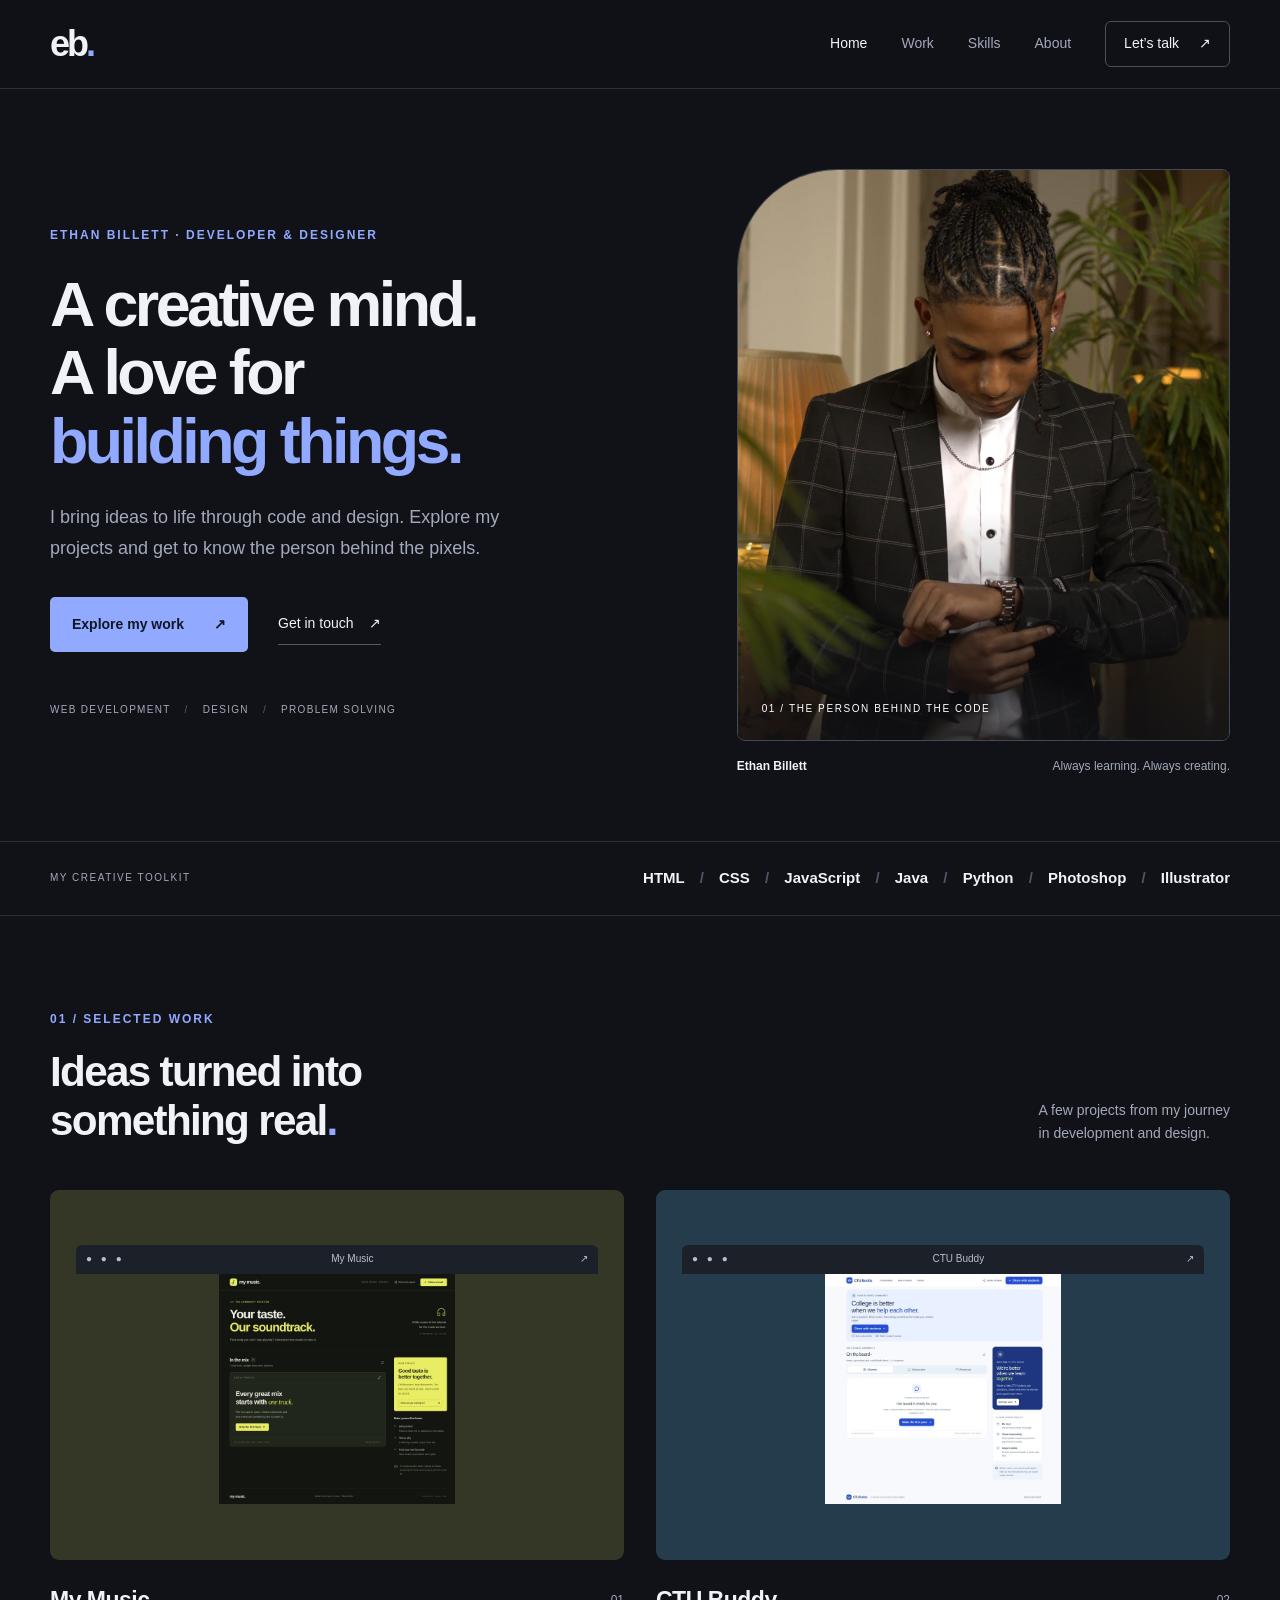
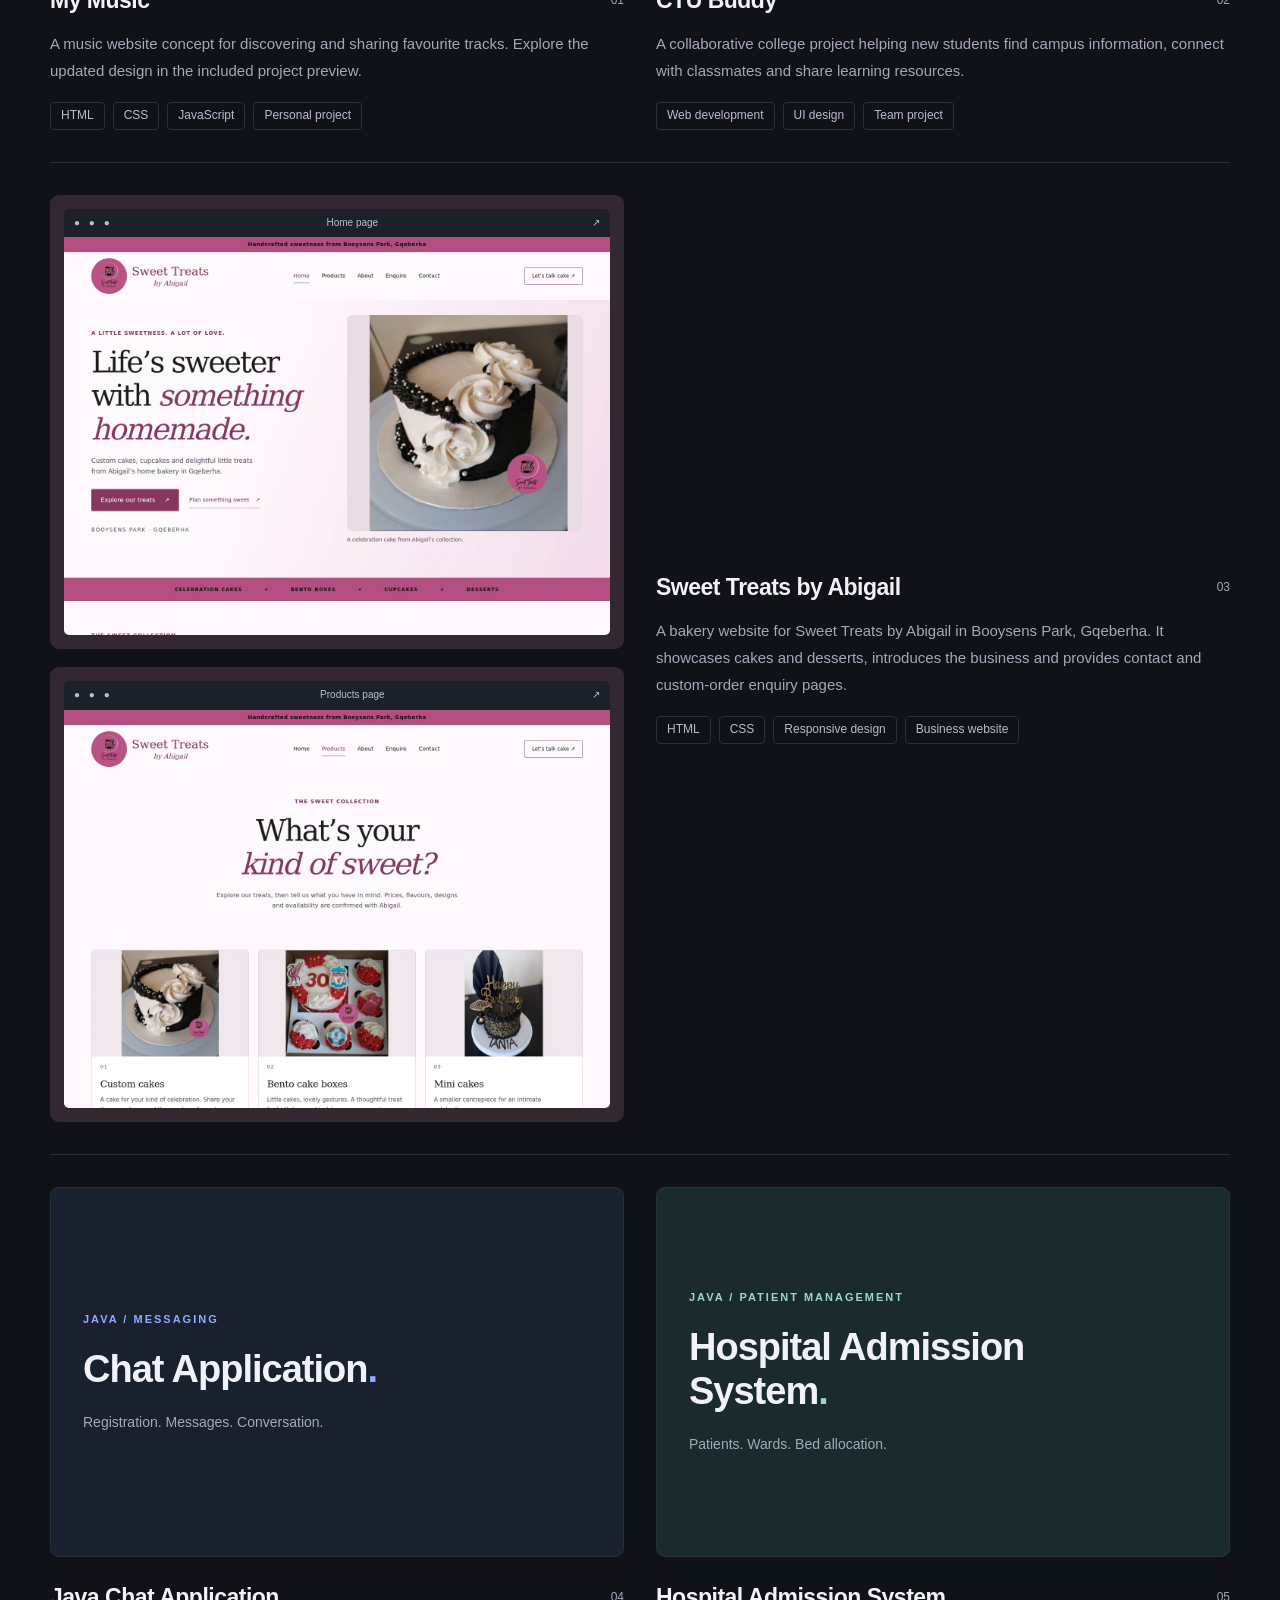
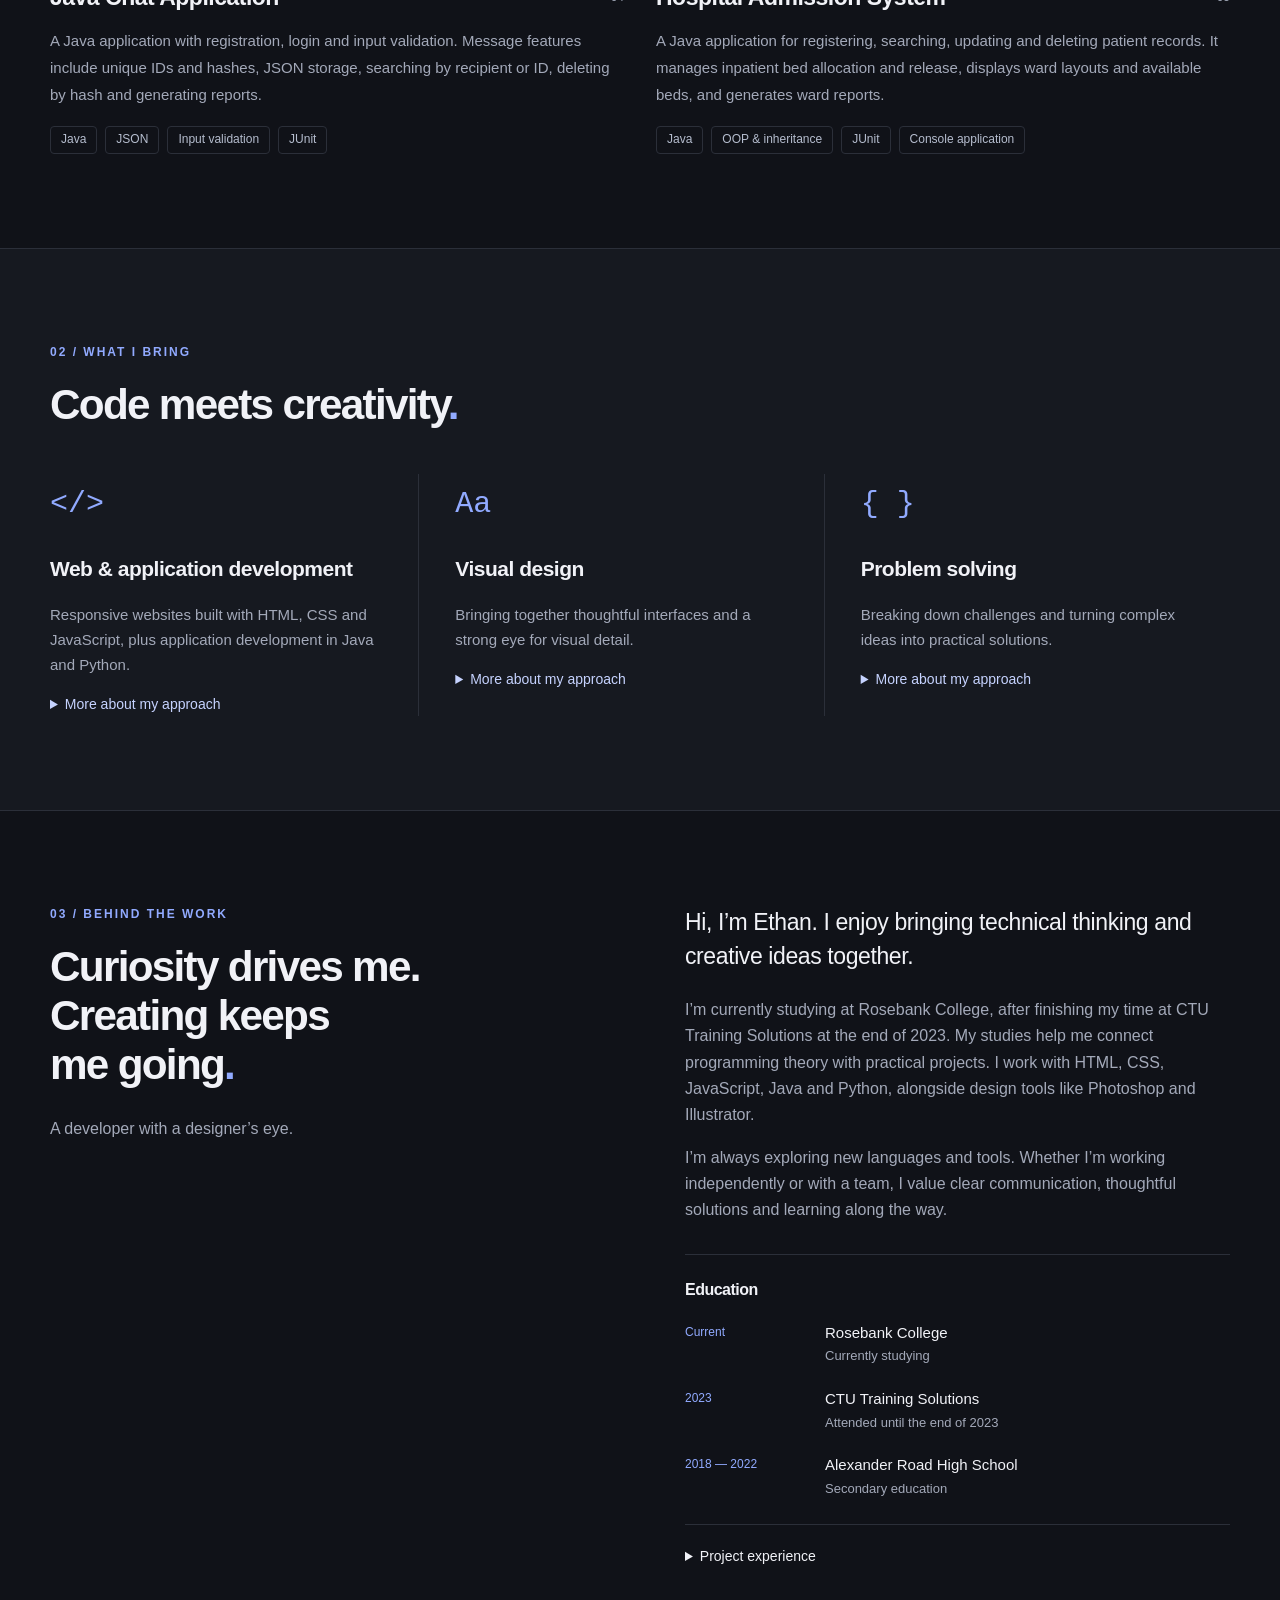
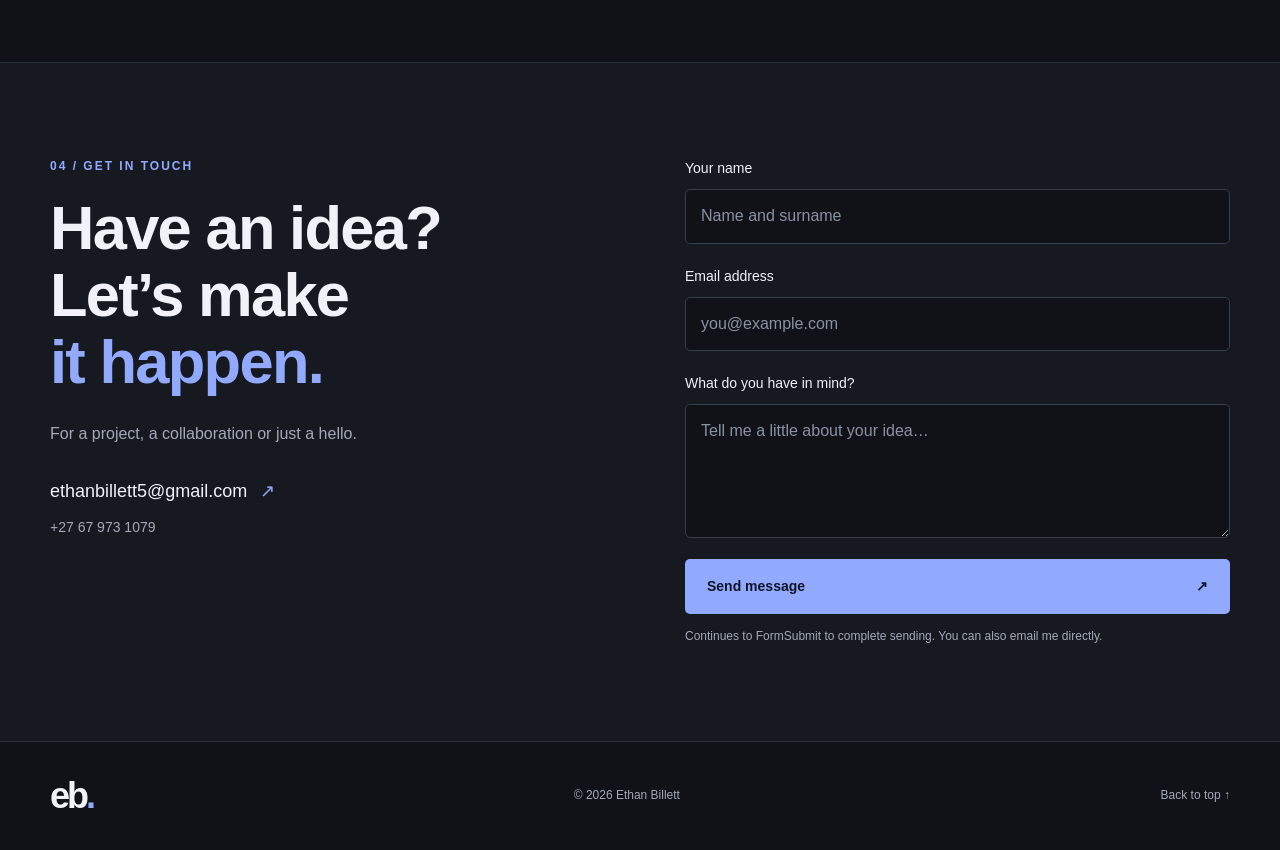
==== commit 3f1257f4: "Add files via upload" ====
--- a/index.html
+++ b/index.html
@@ -18,8 +18,8 @@
 </section>
 <div class="tool-strip"><div class="container"><span>MY CREATIVE TOOLKIT</span><p>HTML <i>/</i> CSS <i>/</i> JavaScript <i>/</i> Java <i>/</i> Python <i>/</i> Photoshop <i>/</i> Illustrator</p></div></div>
 <section id="Projects" class="section container"><div class="section-top"><div><p class="eyebrow">01 / SELECTED WORK</p><h2>Ideas turned into<br>something real<span class="accent">.</span></h2></div><p>A few projects from my journey<br>in development and design.</p></div>
-<div class="projects"><article class="project"><a class="project-image music" href="assets/my-music.webp" target="_blank" rel="noopener" aria-label="Open My Music project screenshot in a new tab"><div class="browser-bar"><span>● ● ●</span><span>My Music</span><span>↗</span></div><img src="assets/my-music.webp" alt="My Music website with a yellow music-themed homepage" width="1400" height="564" loading="lazy"></a><div class="project-heading"><h3>My Music</h3><span>01</span></div><p>Where my coding journey began. A personal website sharing my favourite artists and music, with tabs and navigation to explore.</p><div class="tags"><span>HTML</span><span>CSS</span><span>JavaScript</span><span>Personal project</span></div></article>
-<article class="project"><a class="project-image buddy" href="assets/ctu-buddy.webp" target="_blank" rel="noopener" aria-label="Open CTU Buddy project screenshot in a new tab"><div class="browser-bar"><span>● ● ●</span><span>CTU Buddy</span><span>↗</span></div><img src="assets/ctu-buddy.webp" alt="CTU Buddy student community website homepage" width="1400" height="631" loading="lazy"></a><div class="project-heading"><h3>CTU Buddy</h3><span>02</span></div><p>A collaborative college project helping new students find campus information, connect with classmates and share learning resources.</p><div class="tags"><span>Web development</span><span>UI design</span><span>Team project</span></div></article>
+<div class="projects"><article class="project"><a class="project-image music" href="projects/my-music/index.html" aria-label="View My Music project"><div class="browser-bar"><span>● ● ●</span><span>My Music</span><span>↗</span></div><img src="assets/my-music.webp" alt="My Music updated website preview" width="1348" height="1311" loading="lazy"></a><div class="project-heading"><h3>My Music</h3><span>01</span></div><p>A music website concept for discovering and sharing favourite tracks. Explore the updated design in the included project preview.</p><div class="tags"><span>HTML</span><span>CSS</span><span>JavaScript</span><span>Personal project</span></div></article>
+<article class="project"><a class="project-image buddy" href="projects/ctu-buddy/index.html" aria-label="View CTU Buddy project"><div class="browser-bar"><span>● ● ●</span><span>CTU Buddy</span><span>↗</span></div><img src="assets/ctu-buddy.webp" alt="CTU Buddy updated website preview" width="1348" height="1314" loading="lazy"></a><div class="project-heading"><h3>CTU Buddy</h3><span>02</span></div><p>A collaborative college project helping new students find campus information, connect with classmates and share learning resources.</p><div class="tags"><span>Web development</span><span>UI design</span><span>Team project</span></div></article>
 <article class="project project-wide"><div class="sweet-gallery"><a class="project-image sweet-screenshot" href="assets/sweet-treats-home.webp" target="_blank" rel="noopener" aria-label="Open Sweet Treats home page screenshot"><div class="browser-bar"><span>● ● ●</span><span>Home page</span><span>↗</span></div><img src="assets/sweet-treats-home.webp" width="1440" height="1050" loading="lazy" alt="Sweet Treats by Abigail home page website screenshot"></a><a class="project-image sweet-screenshot" href="assets/sweet-treats-products.webp" target="_blank" rel="noopener" aria-label="Open Sweet Treats products page screenshot"><div class="browser-bar"><span>● ● ●</span><span>Products page</span><span>↗</span></div><img src="assets/sweet-treats-products.webp" width="1440" height="1050" loading="lazy" alt="Sweet Treats by Abigail products page website screenshot"></a></div><div class="project-description"><div class="project-heading"><h3>Sweet Treats by Abigail</h3><span>03</span></div><p>A bakery website for Sweet Treats by Abigail in Booysens Park, Gqeberha. It showcases cakes and desserts, introduces the business and provides contact and custom-order enquiry pages.</p><div class="tags"><span>HTML</span><span>CSS</span><span>Responsive design</span><span>Business website</span></div></div></article>
 <article class="project"><div class="project-summary java-summary"><span class="eyebrow">JAVA / MESSAGING</span><h3>Chat Application<span>.</span></h3><p>Registration. Messages. Conversation.</p></div><div class="project-heading"><h3>Java Chat Application</h3><span>04</span></div><p>A Java application with registration, login and input validation. Message features include unique IDs and hashes, JSON storage, searching by recipient or ID, deleting by hash and generating reports.</p><div class="tags"><span>Java</span><span>JSON</span><span>Input validation</span><span>JUnit</span></div></article>
 <article class="project"><div class="project-summary hospital-summary"><span class="eyebrow">JAVA / PATIENT MANAGEMENT</span><h3>Hospital Admission<br>System<span>.</span></h3><p>Patients. Wards. Bed allocation.</p></div><div class="project-heading"><h3>Hospital Admission System</h3><span>05</span></div><p>A Java application for registering, searching, updating and deleting patient records. It manages inpatient bed allocation and release, displays ward layouts and available beds, and generates ward reports.</p><div class="tags"><span>Java</span><span>OOP & inheritance</span><span>JUnit</span><span>Console application</span></div></article>
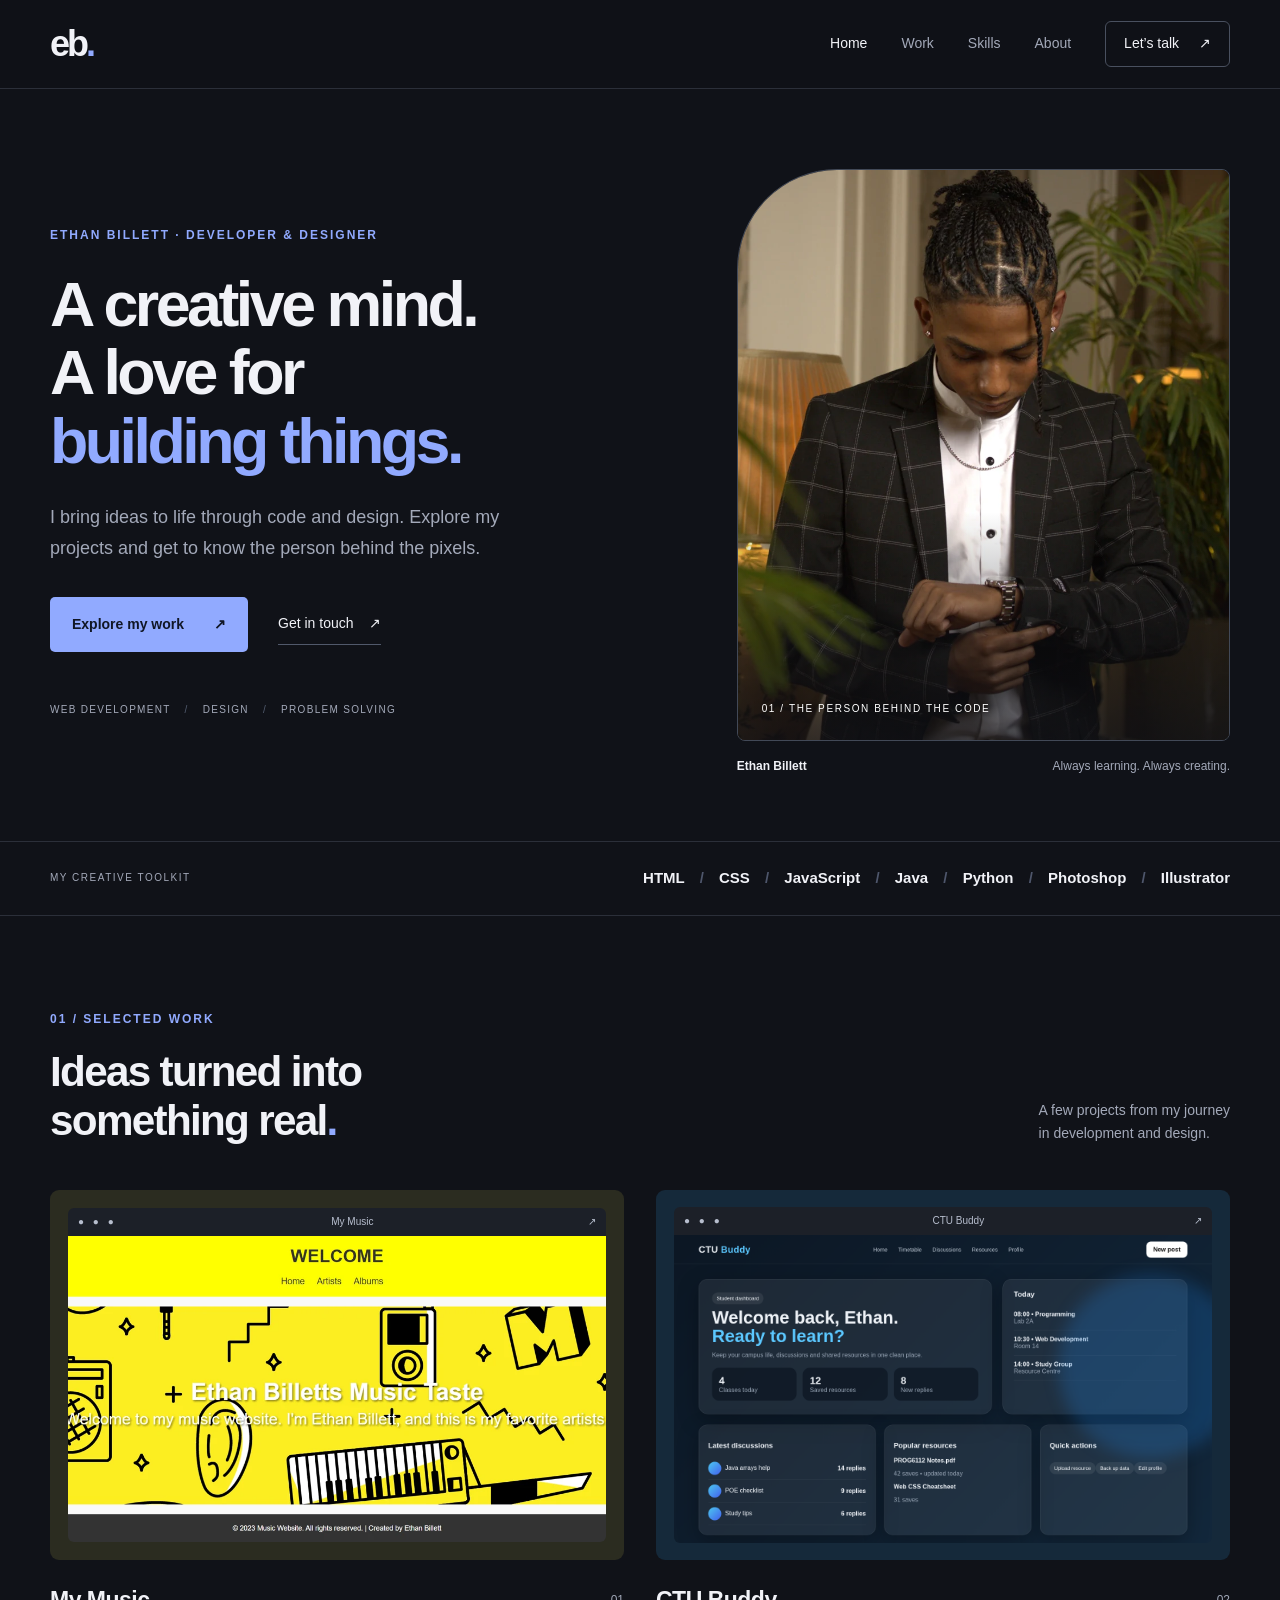
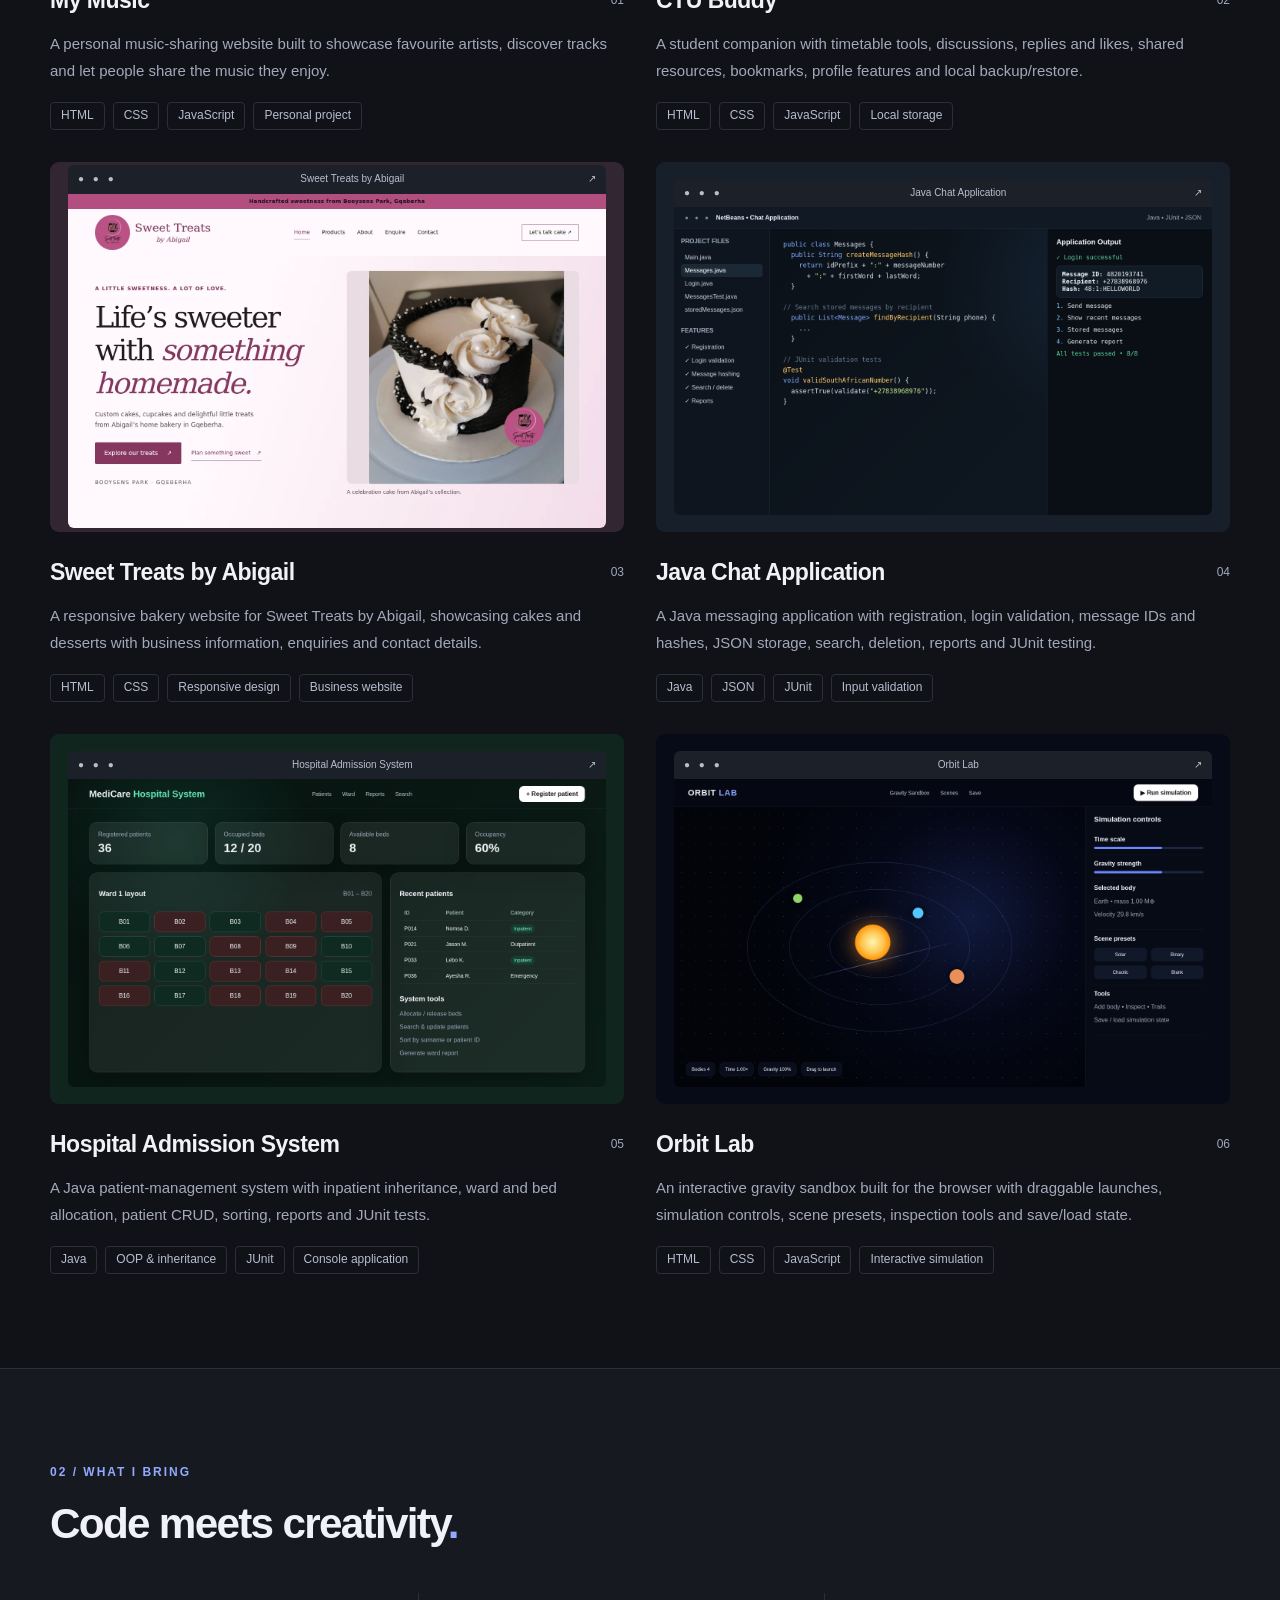
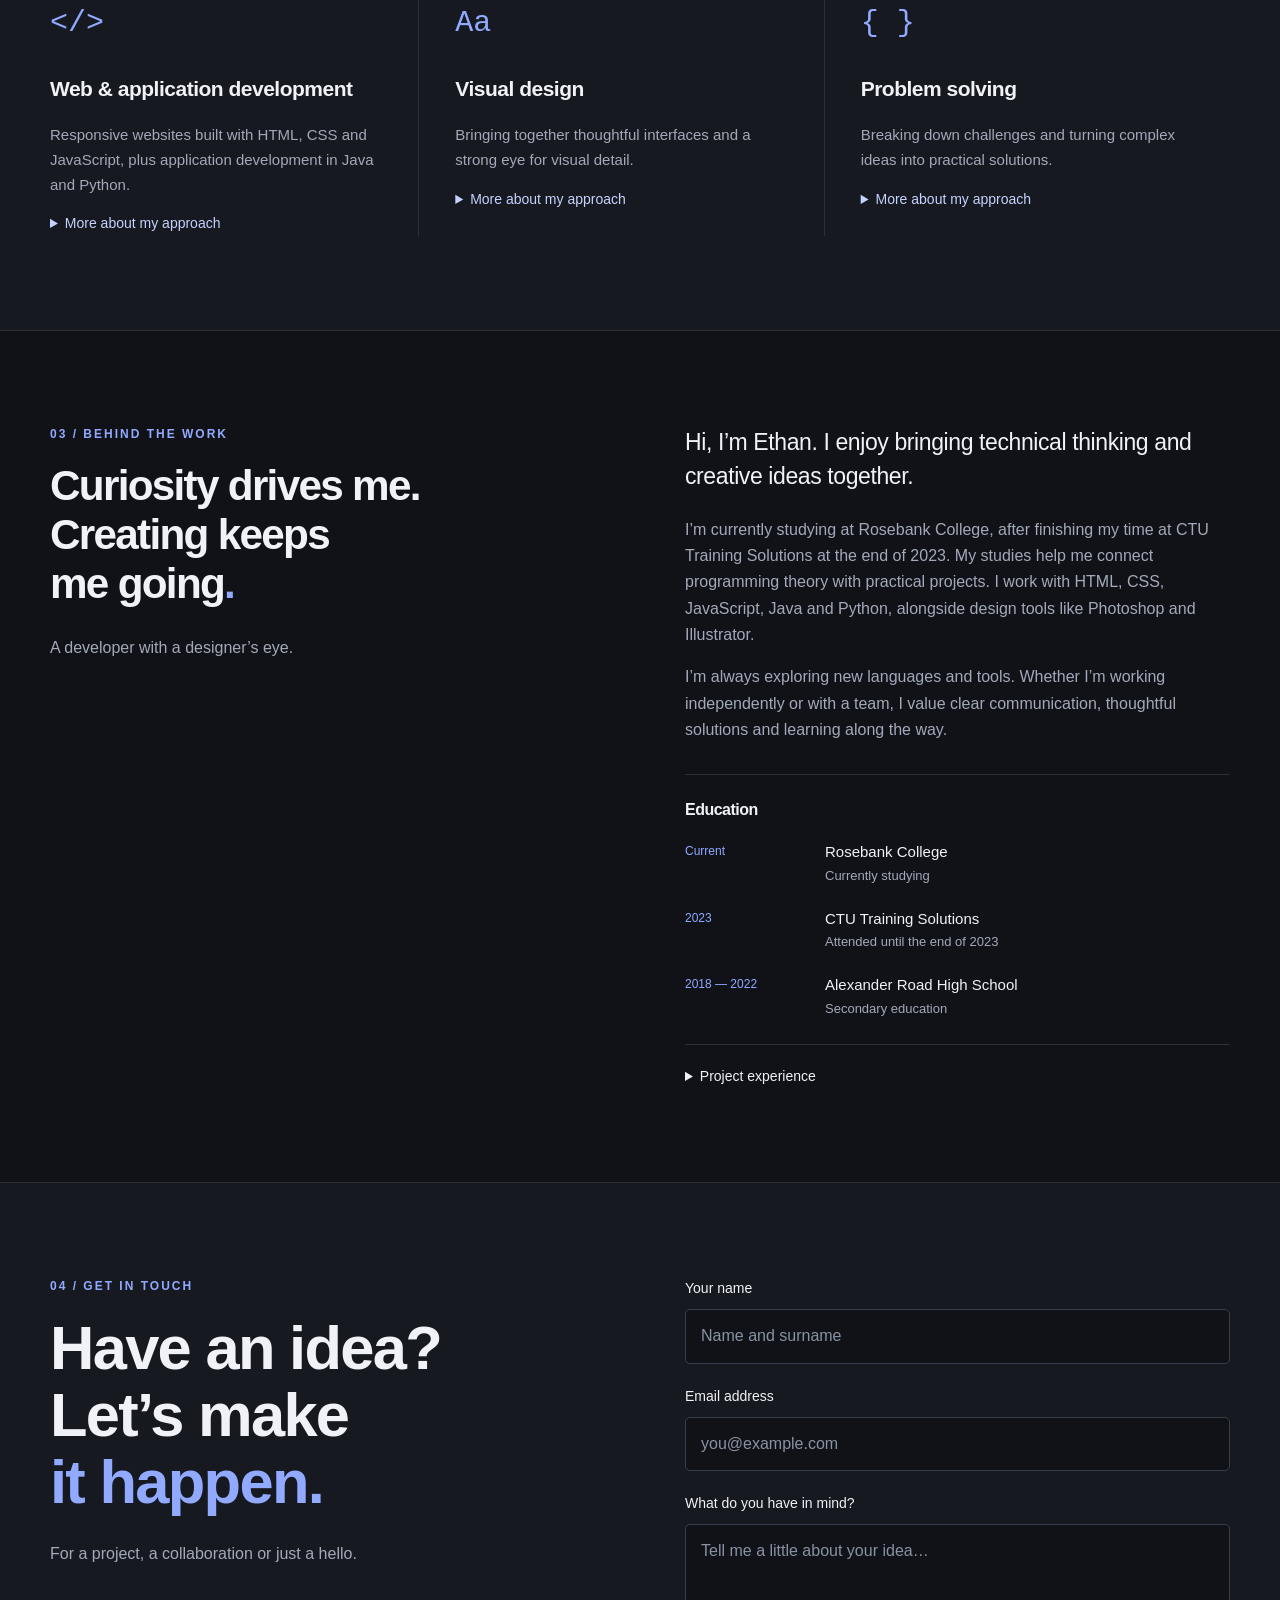
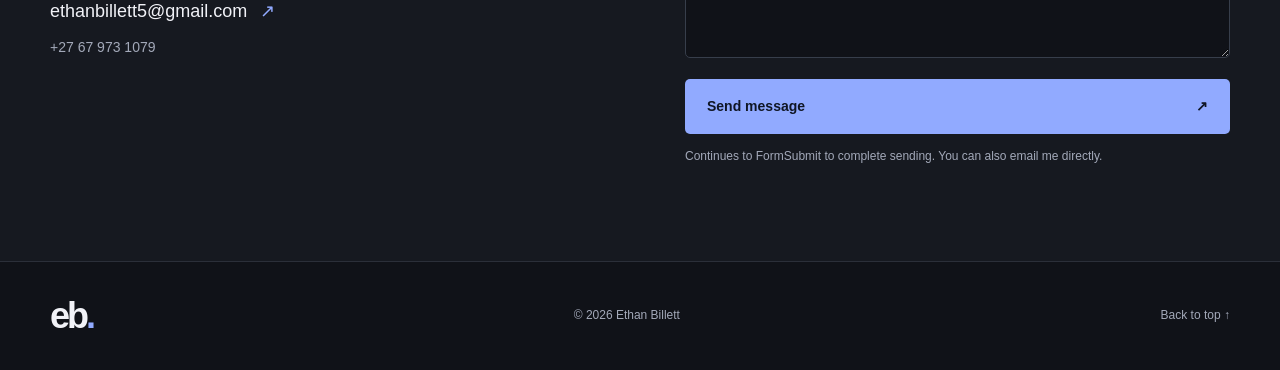
==== commit 8fe4949d: "Add files via upload" ====
--- a/index.html
+++ b/index.html
@@ -1,36 +1,82 @@
 <!DOCTYPE html>
+
 <html lang="en">
 <head>
-<meta charset="UTF-8"><meta name="viewport" content="width=device-width, initial-scale=1">
-<meta name="description" content="Ethan Billett's portfolio. Explore web development projects, design skills and the person behind the code.">
-<meta name="theme-color" content="#101218"><title>Ethan Billett | Developer & Designer</title>
-<link rel="icon" href="assets/favicon.svg" type="image/svg+xml"><link rel="stylesheet" href="Style.css"><script src="Pscript.js" defer></script>
-</head>
+<meta charset="utf-8"/><meta content="width=device-width, initial-scale=1" name="viewport"/>
+<meta content="Ethan Billett's portfolio. Explore web development projects, design skills and the person behind the code." name="description"/>
+<meta content="#101218" name="theme-color"/><title>Ethan Billett | Developer &amp; Designer</title>
+<link href="[data-uri]" rel="icon" type="image/svg+xml"/><style>
+:root{--bg:#101218;--surface:#161920;--line:#2b2f39;--text:#f1f2f7;--muted:#a3a9b9;--blue:#91aaff;--max:1180px;color-scheme:dark}*{box-sizing:border-box}html{scroll-behavior:smooth;scroll-padding-top:100px}body{margin:0;background:var(--bg);color:var(--text);font-family:Arial,Helvetica,sans-serif;font-size:16px;line-height:1.65}a{color:inherit;text-decoration:none}button,input,textarea{font:inherit}button,a,input,textarea,summary{-webkit-tap-highlight-color:transparent}a:focus-visible,button:focus-visible,input:focus-visible,textarea:focus-visible,summary:focus-visible{outline:3px solid var(--blue);outline-offset:5px}button,summary{cursor:pointer}img{display:block;max-width:100%}.container{width:min(var(--max),calc(100% - 96px));margin-inline:auto}.header{position:sticky;top:0;z-index:10;background:#101218f2;backdrop-filter:blur(16px);border-bottom:1px solid var(--line)}.nav-wrap{min-height:88px;display:flex;justify-content:space-between;align-items:center}.brand{font-size:36px;font-weight:800;letter-spacing:-3px;line-height:1}.brand span,.accent{color:var(--blue)}nav{display:flex;gap:34px;align-items:center}nav a{font-size:14px;color:var(--muted);padding:9px 0}nav a:hover,nav a.active{color:var(--text)}.nav-contact{border:1px solid #49505f;border-radius:6px;padding:10px 18px;color:var(--text)}.nav-contact span{margin-left:16px}.menu-toggle{border:1px solid var(--line);border-radius:5px;background:var(--surface);color:var(--text);padding:8px 12px}.skip-link{position:fixed;top:-80px;left:15px;background:var(--blue);color:var(--bg);padding:12px;z-index:50}.skip-link:focus{top:12px}.hero{padding-block:80px 64px;display:grid;grid-template-columns:1.25fr 1fr;gap:70px;align-items:center}.eyebrow{font-size:12px;letter-spacing:2px;font-weight:700;color:var(--blue);margin:0 0 24px}h1,h2,h3,p{margin-top:0}h1{font-size:clamp(42px,4.9vw,68px);line-height:1.09;letter-spacing:-3.5px;font-weight:700;margin-bottom:27px}h2{font-size:clamp(32px,3.3vw,46px);line-height:1.16;letter-spacing:-1.7px;margin-bottom:0}h3{font-size:23px;letter-spacing:-.5px;line-height:1.3}.intro{color:var(--muted);font-size:18px;max-width:455px;line-height:1.75}.actions{display:flex;align-items:center;gap:30px;margin-top:32px}.button{display:inline-flex;justify-content:space-between;align-items:center;gap:30px;padding:15px 21px;border:1px solid transparent;border-radius:5px;font-weight:700;font-size:14px;transition:background .2s,transform .2s}.primary{background:var(--blue);color:#101625}.primary:hover{background:#b5c5ff;transform:translateY(-2px)}.text-link{font-size:14px;border-bottom:1px solid #51596b;padding:8px 0}.text-link span{margin-left:12px}.hero-foot{font-size:10px;letter-spacing:1.3px;color:var(--muted);margin:48px 0 0;line-height:2}.hero-foot span{padding:0 10px;color:#535d70}.portrait-wrap{position:relative}.portrait-frame{border-radius:100px 8px 8px 8px;overflow:hidden;position:relative;background:var(--surface);aspect-ratio:1/1.16;border:1px solid #424957}.portrait-frame img{width:100%;height:100%;object-fit:cover;object-position:50% 38%}.portrait-frame:after{content:"";position:absolute;inset:60% 0 0;background:linear-gradient(transparent,#101218b8)}.portrait-index{position:absolute;bottom:23px;left:24px;z-index:1;font-size:10px;letter-spacing:1.6px;color:white}.portrait-caption{display:flex;justify-content:space-between;gap:10px;margin-top:16px;font-size:12px;color:var(--muted)}.portrait-caption span:first-child{color:var(--text);font-weight:700}.tool-strip{border-block:1px solid var(--line)}.tool-strip .container{display:flex;align-items:center;justify-content:space-between;gap:24px;padding-block:24px}.tool-strip span{font-size:10px;letter-spacing:1.5px;color:var(--muted)}.tool-strip p{margin:0;font-size:17px;font-weight:600}.tool-strip i{font-style:normal;color:#4e566b;margin:0 18px}.section{padding-block:94px}.section-top{display:flex;justify-content:space-between;align-items:end;gap:30px;margin-bottom:44px}.section-top>p{color:var(--muted);font-size:14px;margin:0}.section .eyebrow{margin-bottom:18px}.projects{display:grid;grid-template-columns:1fr 1fr;gap:32px}.project-image{display:flex;flex-direction:column;justify-content:center;padding:32px 26px;border-radius:9px;aspect-ratio:1.55;overflow:hidden;transition:transform .25s}.project-image:hover{transform:translateY(-5px)}.music{background:#353726}.buddy{background:#243c4c}.browser-bar{display:flex;justify-content:space-between;background:#1c2028;border-radius:6px 6px 0 0;padding:6px 10px;font-size:10px;color:#b7bece}.browser-bar span:first-child{letter-spacing:3px}.project-image img{width:100%;height:auto;max-height:230px;object-fit:contain;object-position:top;border-radius:0 0 5px 5px}.project-heading{display:flex;align-items:center;justify-content:space-between;margin-top:26px}.project-heading h3{margin:0}.project-heading>span{color:#a0a7b7;font-size:12px}.project>p{color:var(--muted);font-size:15px;line-height:1.8;margin:14px 0 18px}.tags{display:flex;flex-wrap:wrap;gap:8px}.tags span{font-size:12px;border:1px solid var(--line);border-radius:4px;padding:3px 10px;color:#b5bdce}.skills-section{background:var(--surface);border-block:1px solid var(--line)}.skills-grid{display:grid;grid-template-columns:repeat(3,1fr);gap:36px}.skill{padding:6px 30px 0 0;border-right:1px solid var(--line)}.skill:last-child{border:0}.skill-icon{display:block;font-family:monospace;color:var(--blue);font-size:30px;margin-bottom:26px}.skill h3{font-size:21px}.skill p{color:var(--muted);font-size:15px}.skill summary{font-size:14px;color:#c6d3ff}.skill details p{margin:15px 0 0}.about{display:grid;grid-template-columns:1fr 1fr;gap:90px}.about-note{color:var(--muted);margin-top:26px}.about-content>p{color:var(--muted)}.about-content .large-copy{font-size:23px;color:var(--text);line-height:1.5;letter-spacing:-.4px}.education{border-top:1px solid var(--line);margin-top:30px;padding-top:25px}.education h3{font-size:16px}.education>div{display:grid;grid-template-columns:125px 1fr;gap:15px;margin-top:20px}.education>div>span{font-size:12px;color:var(--blue);padding-top:2px}.education p{font-size:15px;margin:0}.education small{display:block;color:var(--muted);font-size:13px}.experience{border-top:1px solid var(--line);padding-top:20px;margin-top:25px;font-size:14px}.experience p{color:var(--muted);margin-top:15px}.contact-section{background:var(--surface);border-block:1px solid var(--line)}.contact-grid{display:grid;grid-template-columns:1fr 1fr;gap:90px}.contact-grid h2{font-size:clamp(40px,4.8vw,64px);line-height:1.09}.contact-grid h2+p{color:var(--muted);margin-top:25px}.email-link{display:block;font-size:18px;margin-top:30px;overflow-wrap:anywhere}.email-link span{color:var(--blue);margin-left:8px}.phone-link{display:inline-block;color:var(--muted);font-size:14px;margin-top:9px}form{display:flex;flex-direction:column}label{font-size:14px;margin:0 0 9px}input,textarea{border:1px solid #373e4b;border-radius:5px;background:#101218;color:var(--text);padding:13px 15px;margin-bottom:21px;width:100%;min-width:0}input::placeholder,textarea::placeholder{color:#8992a4}textarea{resize:vertical;min-height:130px}form .button{width:100%}.form-note{font-size:12px;color:var(--muted);margin:13px 0 0}.footer{display:flex;align-items:center;justify-content:space-between;gap:20px;min-height:108px}.footer p,.footer>a:last-child{font-size:12px;color:var(--muted);margin:0}@media(min-width:761px){.menu-toggle{display:none}}@media(max-width:1000px){.container{width:calc(100% - 56px)}.hero{gap:35px}.hero-foot{letter-spacing:.5px}.hero-foot span{padding:0 5px}.tool-strip i{margin:0 9px}.about,.contact-grid{gap:45px}.portrait-caption{font-size:10px}.actions{gap:18px}}@media(max-width:760px){.container{width:calc(100% - 40px)}.nav-wrap{min-height:74px;flex-wrap:wrap}.brand{font-size:32px}nav{width:100%;flex-wrap:wrap;gap:14px 25px;padding:16px 0 20px}nav a{font-size:15px}body.js nav{display:none}body.js nav.open{display:flex}.hero{grid-template-columns:1fr;padding-top:48px;gap:38px}.eyebrow{font-size:10px;letter-spacing:1.4px}h1{font-size:clamp(40px,8.9vw,64px);letter-spacing:-2px}.intro{font-size:17px}.hero-foot{font-size:9px;margin-top:30px}.portrait-wrap{max-width:440px;width:100%;justify-self:center}.portrait-frame{aspect-ratio:1/1.02;border-top-left-radius:70px}.portrait-caption{font-size:11px}.tool-strip .container{align-items:start;flex-direction:column;gap:10px}.tool-strip p{font-size:14px;line-height:2.2}.tool-strip i{margin:0 6px}.section{padding-block:65px}.section-top{align-items:start;flex-direction:column;gap:20px;margin-bottom:30px}.projects,.skills-grid,.about,.contact-grid{grid-template-columns:1fr}.projects{gap:40px}.project-image{padding:25px 20px}.skills-grid{gap:28px}.skill{border-right:0;border-bottom:1px solid var(--line);padding:0 0 28px}.skill-icon{margin-bottom:15px}.about,.contact-grid{gap:36px}.about h2 br:nth-of-type(2){display:none}.education>div{grid-template-columns:105px 1fr}.footer{flex-wrap:wrap;padding-block:28px;gap:18px}.footer p{font-size:11px}.footer>a:last-child{font-size:11px}}@media(prefers-reduced-motion:reduce){html{scroll-behavior:auto}*,*:before,*:after{transition:none!important;animation:none!important}}
+
+/* Additional portfolio projects */
+.tool-strip p{font-size:15px}.tool-strip i{margin-inline:11px}.tool-strip .container>span{flex-shrink:0}.project-summary{aspect-ratio:1.55;border:1px solid var(--line);border-radius:9px;padding:32px;display:flex;flex-direction:column;justify-content:center;background:#19212f}.project-summary .eyebrow{font-size:11px;margin-bottom:20px}.project-summary h3{font-size:clamp(25px,3vw,38px);line-height:1.15;margin:0 0 20px;letter-spacing:-1px}.project-summary h3 span{color:var(--blue)}.project-summary>p{font-size:14px;color:var(--muted);margin:0}.bakery-summary{background:#28222d}.bakery-summary .eyebrow,.bakery-summary h3 span{color:#efb5d6}.hospital-summary{background:#1b2b2d}.hospital-summary .eyebrow,.hospital-summary h3 span{color:#99d7cd}.project-wide{grid-column:1/-1;display:grid;grid-template-columns:1fr 1fr;gap:32px;align-items:center;border-block:1px solid var(--line);padding-block:32px}.project-wide .project-heading{margin-top:0}.project-description>p{font-size:15px;line-height:1.8;color:var(--muted);margin:14px 0 18px}@media(max-width:1000px){.tool-strip .container{align-items:start;flex-direction:column;gap:10px}.tool-strip p{line-height:2.2}}@media(max-width:760px){.project-wide{grid-template-columns:1fr;gap:26px}.project-summary{padding:26px}.tool-strip p{font-size:14px}.tool-strip i{margin-inline:6px}}
+
+.sweet-gallery{display:grid;gap:18px}.sweet-screenshot{aspect-ratio:auto;padding:14px;background:#332832}.sweet-screenshot img{max-height:none;height:auto}.sweet-screenshot:hover{transform:translateY(-2px)}
+
+</style>
+<style>
+/* 2026 refreshed portfolio project gallery */
+.project-image{padding:18px;background:#151b24;aspect-ratio:1.55}
+.project-image img{width:100%;height:100%;max-height:none;object-fit:cover;object-position:top;border-radius:0 0 6px 6px}
+.project-image.music{background:#2b2c20}.project-image.buddy{background:#15293a}.project-image.sweet{background:#322632}.project-image.chat{background:#17202a}.project-image.hospital{background:#10251d}.project-image.orbit{background:#070b18}
+@media(max-width:720px){.project-image{padding:12px}.browser-bar{font-size:9px}}
+</style></head>
 <body>
 <a class="skip-link" href="#main">Skip to content</a>
-<header class="header"><div class="container nav-wrap"><a class="brand" href="#Home" aria-label="Ethan Billett home">eb<span>.</span></a>
-<button class="menu-toggle" aria-controls="navigation" aria-expanded="false" hidden>Menu <span aria-hidden="true">☰</span></button>
-<nav id="navigation" aria-label="Main navigation"><a href="#Home" class="active">Home</a><a href="#Projects">Work</a><a href="#Skills">Skills</a><a href="#Education">About</a><a href="#Contact" class="nav-contact">Let’s talk <span aria-hidden="true">↗</span></a></nav></div></header>
+<header class="header"><div class="container nav-wrap"><a aria-label="Ethan Billett home" class="brand" href="#Home">eb<span>.</span></a>
+<button aria-controls="navigation" aria-expanded="false" class="menu-toggle" hidden="">Menu <span aria-hidden="true">☰</span></button>
+<nav aria-label="Main navigation" id="navigation"><a class="active" href="#Home">Home</a><a href="#Projects">Work</a><a href="#Skills">Skills</a><a href="#Education">About</a><a class="nav-contact" href="#Contact">Let’s talk <span aria-hidden="true">↗</span></a></nav></div></header>
 <main id="main">
-<section id="Home" class="hero container">
-<div class="hero-copy"><p class="eyebrow">ETHAN BILLETT · DEVELOPER & DESIGNER</p><h1>A creative mind.<br>A love for<br><span class="accent">building things.</span></h1><p class="intro">I bring ideas to life through code and design. Explore my projects and get to know the person behind the pixels.</p><div class="actions"><a class="button primary" href="#Projects">Explore my work <span aria-hidden="true">↗</span></a><a class="text-link" href="#Contact">Get in touch <span aria-hidden="true">↗</span></a></div><p class="hero-foot">WEB DEVELOPMENT <span>/</span> DESIGN <span>/</span> PROBLEM SOLVING</p></div>
-<div class="portrait-wrap"><div class="portrait-frame"><img src="assets/ethan.webp" alt="Ethan Billett wearing a checked blazer" width="1000" height="1000" fetchpriority="high"><span class="portrait-index">01 / THE PERSON BEHIND THE CODE</span></div><div class="portrait-caption"><span>Ethan Billett</span><span>Always learning. Always creating.</span></div></div>
+<section class="hero container" id="Home">
+<div class="hero-copy"><p class="eyebrow">ETHAN BILLETT · DEVELOPER &amp; DESIGNER</p><h1>A creative mind.<br/>A love for<br/><span class="accent">building things.</span></h1><p class="intro">I bring ideas to life through code and design. Explore my projects and get to know the person behind the pixels.</p><div class="actions"><a class="button primary" href="#Projects">Explore my work <span aria-hidden="true">↗</span></a><a class="text-link" href="#Contact">Get in touch <span aria-hidden="true">↗</span></a></div><p class="hero-foot">WEB DEVELOPMENT <span>/</span> DESIGN <span>/</span> PROBLEM SOLVING</p></div>
+<div class="portrait-wrap"><div class="portrait-frame"><img alt="Ethan Billett wearing a checked blazer" fetchpriority="high" height="1000" src="[data-uri]" width="1000"/><span class="portrait-index">01 / THE PERSON BEHIND THE CODE</span></div><div class="portrait-caption"><span>Ethan Billett</span><span>Always learning. Always creating.</span></div></div>
 </section>
 <div class="tool-strip"><div class="container"><span>MY CREATIVE TOOLKIT</span><p>HTML <i>/</i> CSS <i>/</i> JavaScript <i>/</i> Java <i>/</i> Python <i>/</i> Photoshop <i>/</i> Illustrator</p></div></div>
-<section id="Projects" class="section container"><div class="section-top"><div><p class="eyebrow">01 / SELECTED WORK</p><h2>Ideas turned into<br>something real<span class="accent">.</span></h2></div><p>A few projects from my journey<br>in development and design.</p></div>
-<div class="projects"><article class="project"><a class="project-image music" href="projects/my-music/index.html" aria-label="View My Music project"><div class="browser-bar"><span>● ● ●</span><span>My Music</span><span>↗</span></div><img src="assets/my-music.webp" alt="My Music updated website preview" width="1348" height="1311" loading="lazy"></a><div class="project-heading"><h3>My Music</h3><span>01</span></div><p>A music website concept for discovering and sharing favourite tracks. Explore the updated design in the included project preview.</p><div class="tags"><span>HTML</span><span>CSS</span><span>JavaScript</span><span>Personal project</span></div></article>
-<article class="project"><a class="project-image buddy" href="projects/ctu-buddy/index.html" aria-label="View CTU Buddy project"><div class="browser-bar"><span>● ● ●</span><span>CTU Buddy</span><span>↗</span></div><img src="assets/ctu-buddy.webp" alt="CTU Buddy updated website preview" width="1348" height="1314" loading="lazy"></a><div class="project-heading"><h3>CTU Buddy</h3><span>02</span></div><p>A collaborative college project helping new students find campus information, connect with classmates and share learning resources.</p><div class="tags"><span>Web development</span><span>UI design</span><span>Team project</span></div></article>
-<article class="project project-wide"><div class="sweet-gallery"><a class="project-image sweet-screenshot" href="assets/sweet-treats-home.webp" target="_blank" rel="noopener" aria-label="Open Sweet Treats home page screenshot"><div class="browser-bar"><span>● ● ●</span><span>Home page</span><span>↗</span></div><img src="assets/sweet-treats-home.webp" width="1440" height="1050" loading="lazy" alt="Sweet Treats by Abigail home page website screenshot"></a><a class="project-image sweet-screenshot" href="assets/sweet-treats-products.webp" target="_blank" rel="noopener" aria-label="Open Sweet Treats products page screenshot"><div class="browser-bar"><span>● ● ●</span><span>Products page</span><span>↗</span></div><img src="assets/sweet-treats-products.webp" width="1440" height="1050" loading="lazy" alt="Sweet Treats by Abigail products page website screenshot"></a></div><div class="project-description"><div class="project-heading"><h3>Sweet Treats by Abigail</h3><span>03</span></div><p>A bakery website for Sweet Treats by Abigail in Booysens Park, Gqeberha. It showcases cakes and desserts, introduces the business and provides contact and custom-order enquiry pages.</p><div class="tags"><span>HTML</span><span>CSS</span><span>Responsive design</span><span>Business website</span></div></div></article>
-<article class="project"><div class="project-summary java-summary"><span class="eyebrow">JAVA / MESSAGING</span><h3>Chat Application<span>.</span></h3><p>Registration. Messages. Conversation.</p></div><div class="project-heading"><h3>Java Chat Application</h3><span>04</span></div><p>A Java application with registration, login and input validation. Message features include unique IDs and hashes, JSON storage, searching by recipient or ID, deleting by hash and generating reports.</p><div class="tags"><span>Java</span><span>JSON</span><span>Input validation</span><span>JUnit</span></div></article>
-<article class="project"><div class="project-summary hospital-summary"><span class="eyebrow">JAVA / PATIENT MANAGEMENT</span><h3>Hospital Admission<br>System<span>.</span></h3><p>Patients. Wards. Bed allocation.</p></div><div class="project-heading"><h3>Hospital Admission System</h3><span>05</span></div><p>A Java application for registering, searching, updating and deleting patient records. It manages inpatient bed allocation and release, displays ward layouts and available beds, and generates ward reports.</p><div class="tags"><span>Java</span><span>OOP & inheritance</span><span>JUnit</span><span>Console application</span></div></article>
-</div></section>
-<section id="Skills" class="section skills-section"><div class="container"><div class="section-top"><div><p class="eyebrow">02 / WHAT I BRING</p><h2>Code meets creativity<span class="accent">.</span></h2></div></div><div class="skills-grid">
-<article class="skill"><span class="skill-icon" aria-hidden="true">&lt;/&gt;</span><h3>Web & application development</h3><p>Responsive websites built with HTML, CSS and JavaScript, plus application development in Java and Python.</p><details><summary>More about my approach</summary><p>I combine clear page structure, thoughtful styling and useful interactions to make websites work across screen sizes. I also develop applications with Java and Python.</p></details></article>
-<article class="skill"><span class="skill-icon" aria-hidden="true">Aa</span><h3>Visual design</h3><p>Bringing together thoughtful interfaces and a strong eye for visual detail.</p><details><summary>More about my approach</summary><p>I use Adobe Photoshop and Illustrator for graphics, and apply layout, colour and typography to website interfaces.</p></details></article>
-<article class="skill"><span class="skill-icon" aria-hidden="true">{ }</span><h3>Problem solving</h3><p>Breaking down challenges and turning complex ideas into practical solutions.</p><details><summary>More about my approach</summary><p>Mathematics, algorithms and programming have shaped my approach: understand the problem, explore solutions and improve through testing.</p></details></article>
+<section class="section container" id="Projects"><div class="section-top"><div><p class="eyebrow">01 / SELECTED WORK</p><h2>Ideas turned into<br/>something real<span class="accent">.</span></h2></div><p>A few projects from my journey<br/>in development and design.</p></div>
+<div class="projects"><article class="project"><a aria-label="Open My Music project screenshot in a new tab" class="project-image music" href="assets/screenshots/my-music.png" rel="noopener" target="_blank"><div class="browser-bar"><span>● ● ●</span><span>My Music</span><span>↗</span></div><img alt="My Music updated project screenshot" loading="lazy" src="assets/screenshots/my-music.png"/></a><div class="project-heading"><h3>My Music</h3><span>01</span></div><p>A personal music-sharing website built to showcase favourite artists, discover tracks and let people share the music they enjoy.</p><div class="tags"><span>HTML</span><span>CSS</span><span>JavaScript</span><span>Personal project</span></div></article><article class="project"><a aria-label="Open CTU Buddy project screenshot in a new tab" class="project-image buddy" href="assets/screenshots/ctu-buddy.png" rel="noopener" target="_blank"><div class="browser-bar"><span>● ● ●</span><span>CTU Buddy</span><span>↗</span></div><img alt="CTU Buddy updated project screenshot" loading="lazy" src="assets/screenshots/ctu-buddy.png"/></a><div class="project-heading"><h3>CTU Buddy</h3><span>02</span></div><p>A student companion with timetable tools, discussions, replies and likes, shared resources, bookmarks, profile features and local backup/restore.</p><div class="tags"><span>HTML</span><span>CSS</span><span>JavaScript</span><span>Local storage</span></div></article><article class="project"><a aria-label="Open Sweet Treats by Abigail project screenshot in a new tab" class="project-image sweet" href="assets/screenshots/sweet-treats-home.png" rel="noopener" target="_blank"><div class="browser-bar"><span>● ● ●</span><span>Sweet Treats by Abigail</span><span>↗</span></div><img alt="Sweet Treats by Abigail updated project screenshot" loading="lazy" src="assets/screenshots/sweet-treats-home.png"/></a><div class="project-heading"><h3>Sweet Treats by Abigail</h3><span>03</span></div><p>A responsive bakery website for Sweet Treats by Abigail, showcasing cakes and desserts with business information, enquiries and contact details.</p><div class="tags"><span>HTML</span><span>CSS</span><span>Responsive design</span><span>Business website</span></div></article><article class="project"><a aria-label="Open Java Chat Application project screenshot in a new tab" class="project-image chat" href="assets/screenshots/java-chat.png" rel="noopener" target="_blank"><div class="browser-bar"><span>● ● ●</span><span>Java Chat Application</span><span>↗</span></div><img alt="Java Chat Application updated project screenshot" loading="lazy" src="assets/screenshots/java-chat.png"/></a><div class="project-heading"><h3>Java Chat Application</h3><span>04</span></div><p>A Java messaging application with registration, login validation, message IDs and hashes, JSON storage, search, deletion, reports and JUnit testing.</p><div class="tags"><span>Java</span><span>JSON</span><span>JUnit</span><span>Input validation</span></div></article><article class="project"><a aria-label="Open Hospital Admission System project screenshot in a new tab" class="project-image hospital" href="assets/screenshots/hospital-system.png" rel="noopener" target="_blank"><div class="browser-bar"><span>● ● ●</span><span>Hospital Admission System</span><span>↗</span></div><img alt="Hospital Admission System updated project screenshot" loading="lazy" src="assets/screenshots/hospital-system.png"/></a><div class="project-heading"><h3>Hospital Admission System</h3><span>05</span></div><p>A Java patient-management system with inpatient inheritance, ward and bed allocation, patient CRUD, sorting, reports and JUnit tests.</p><div class="tags"><span>Java</span><span>OOP &amp; inheritance</span><span>JUnit</span><span>Console application</span></div></article><article class="project"><a aria-label="Open Orbit Lab project screenshot in a new tab" class="project-image orbit" href="assets/screenshots/orbit-lab.png" rel="noopener" target="_blank"><div class="browser-bar"><span>● ● ●</span><span>Orbit Lab</span><span>↗</span></div><img alt="Orbit Lab updated project screenshot" loading="lazy" src="assets/screenshots/orbit-lab.png"/></a><div class="project-heading"><h3>Orbit Lab</h3><span>06</span></div><p>An interactive gravity sandbox built for the browser with draggable launches, simulation controls, scene presets, inspection tools and save/load state.</p><div class="tags"><span>HTML</span><span>CSS</span><span>JavaScript</span><span>Interactive simulation</span></div></article></div></section>
+<section class="section skills-section" id="Skills"><div class="container"><div class="section-top"><div><p class="eyebrow">02 / WHAT I BRING</p><h2>Code meets creativity<span class="accent">.</span></h2></div></div><div class="skills-grid">
+<article class="skill"><span aria-hidden="true" class="skill-icon">&lt;/&gt;</span><h3>Web &amp; application development</h3><p>Responsive websites built with HTML, CSS and JavaScript, plus application development in Java and Python.</p><details><summary>More about my approach</summary><p>I combine clear page structure, thoughtful styling and useful interactions to make websites work across screen sizes. I also develop applications with Java and Python.</p></details></article>
+<article class="skill"><span aria-hidden="true" class="skill-icon">Aa</span><h3>Visual design</h3><p>Bringing together thoughtful interfaces and a strong eye for visual detail.</p><details><summary>More about my approach</summary><p>I use Adobe Photoshop and Illustrator for graphics, and apply layout, colour and typography to website interfaces.</p></details></article>
+<article class="skill"><span aria-hidden="true" class="skill-icon">{ }</span><h3>Problem solving</h3><p>Breaking down challenges and turning complex ideas into practical solutions.</p><details><summary>More about my approach</summary><p>Mathematics, algorithms and programming have shaped my approach: understand the problem, explore solutions and improve through testing.</p></details></article>
 </div></div></section>
-<section id="Education" class="section container about"><div><p class="eyebrow">03 / BEHIND THE WORK</p><h2>Curiosity drives me.<br>Creating keeps<br>me going<span class="accent">.</span></h2><p class="about-note">A developer with a designer’s eye.</p></div><div class="about-content"><p class="large-copy">Hi, I’m Ethan. I enjoy bringing technical thinking and creative ideas together.</p><p>I’m currently studying at Rosebank College, after finishing my time at CTU Training Solutions at the end of 2023. My studies help me connect programming theory with practical projects. I work with HTML, CSS, JavaScript, Java and Python, alongside design tools like Photoshop and Illustrator.</p><p>I’m always exploring new languages and tools. Whether I’m working independently or with a team, I value clear communication, thoughtful solutions and learning along the way.</p>
-<div class="education"><h3>Education</h3><div><span>Current</span><p>Rosebank College<small>Currently studying</small></p></div><div><span>2023</span><p>CTU Training Solutions<small>Attended until the end of 2023</small></p></div><div><span>2018 — 2022</span><p>Alexander Road High School<small>Secondary education</small></p></div></div><details class="experience"><summary>Project experience</summary><p>Website projects include My Music, CTU Buddy and Sweet Treats by Abigail. My Java projects include a Chat Application and a Hospital Admission System.</p></details></div></section>
-<section id="Contact" class="section contact-section"><div class="container contact-grid"><div><p class="eyebrow">04 / GET IN TOUCH</p><h2>Have an idea?<br>Let’s make<br><span class="accent">it happen.</span></h2><p>For a project, a collaboration or just a hello.</p><a class="email-link" href="mailto:ethanbillett5@gmail.com">ethanbillett5@gmail.com <span aria-hidden="true">↗</span></a><a class="phone-link" href="tel:+27679731079">+27 67 973 1079</a></div><form id="contactForm" action="https://formsubmit.co/ethanbillett5@gmail.com" method="POST"><label for="fullName">Your name</label><input type="text" id="fullName" name="fullName" autocomplete="name" placeholder="Name and surname" required maxlength="120"><label for="email">Email address</label><input type="email" id="email" name="email" autocomplete="email" placeholder="you@example.com" required maxlength="254"><label for="message">What do you have in mind?</label><textarea id="message" name="message" rows="4" placeholder="Tell me a little about your idea…" required maxlength="5000"></textarea><button type="submit" class="button primary">Send message <span aria-hidden="true">↗</span></button><p class="form-note">Continues to FormSubmit to complete sending. You can also email me directly.</p></form></div></section>
-</main><footer class="container footer"><a class="brand" href="#Home" aria-label="Back to home">eb<span>.</span></a><p>© <span id="year">2026</span> Ethan Billett</p><a href="#Home">Back to top ↑</a></footer>
-</body></html>+<section class="section container about" id="Education"><div><p class="eyebrow">03 / BEHIND THE WORK</p><h2>Curiosity drives me.<br/>Creating keeps<br/>me going<span class="accent">.</span></h2><p class="about-note">A developer with a designer’s eye.</p></div><div class="about-content"><p class="large-copy">Hi, I’m Ethan. I enjoy bringing technical thinking and creative ideas together.</p><p>I’m currently studying at Rosebank College, after finishing my time at CTU Training Solutions at the end of 2023. My studies help me connect programming theory with practical projects. I work with HTML, CSS, JavaScript, Java and Python, alongside design tools like Photoshop and Illustrator.</p><p>I’m always exploring new languages and tools. Whether I’m working independently or with a team, I value clear communication, thoughtful solutions and learning along the way.</p>
+<div class="education"><h3>Education</h3><div><span>Current</span><p>Rosebank College<small>Currently studying</small></p></div><div><span>2023</span><p>CTU Training Solutions<small>Attended until the end of 2023</small></p></div><div><span>2018 — 2022</span><p>Alexander Road High School<small>Secondary education</small></p></div></div><details class="experience"><summary>Project experience</summary><p>Website projects include My Music, CTU Buddy, Sweet Treats by Abigail and Orbit Lab. My Java projects include a Chat Application and a Hospital Admission System.</p></details></div></section>
+<section class="section contact-section" id="Contact"><div class="container contact-grid"><div><p class="eyebrow">04 / GET IN TOUCH</p><h2>Have an idea?<br/>Let’s make<br/><span class="accent">it happen.</span></h2><p>For a project, a collaboration or just a hello.</p><a class="email-link" href="mailto:ethanbillett5@gmail.com">ethanbillett5@gmail.com <span aria-hidden="true">↗</span></a><a class="phone-link" href="tel:+27679731079">+27 67 973 1079</a></div><form action="https://formsubmit.co/ethanbillett5@gmail.com" id="contactForm" method="POST"><label for="fullName">Your name</label><input autocomplete="name" id="fullName" maxlength="120" name="fullName" placeholder="Name and surname" required="" type="text"/><label for="email">Email address</label><input autocomplete="email" id="email" maxlength="254" name="email" placeholder="you@example.com" required="" type="email"/><label for="message">What do you have in mind?</label><textarea id="message" maxlength="5000" name="message" placeholder="Tell me a little about your idea…" required="" rows="4"></textarea><button class="button primary" type="submit">Send message <span aria-hidden="true">↗</span></button><p class="form-note">Continues to FormSubmit to complete sending. You can also email me directly.</p></form></div></section>
+</main><footer class="container footer"><a aria-label="Back to home" class="brand" href="#Home">eb<span>.</span></a><p>© <span id="year">2026</span> Ethan Billett</p><a href="#Home">Back to top ↑</a></footer>
+<dialog id="projectViewer" style="max-width:95vw;width:1100px;border:1px solid #49505f;border-radius:8px;padding:18px;background:#101218;color:white"><button style="display:block;margin:0 0 15px auto;padding:9px 16px;background:#91aaff;color:#101218;border:0;border-radius:5px" type="button">Close preview</button><img alt="" style="width:100%;height:auto"/></dialog><script>
+"use strict";
+document.body.classList.add("js");
+const menu = document.querySelector(".menu-toggle");
+const navigation = document.getElementById("navigation");
+menu.hidden = false;
+function closeMenu() { navigation.classList.remove("open"); menu.setAttribute("aria-expanded", "false"); }
+menu.addEventListener("click", () => { const open = navigation.classList.toggle("open"); menu.setAttribute("aria-expanded", String(open)); });
+navigation.querySelectorAll("a").forEach(link => link.addEventListener("click", closeMenu));
+document.addEventListener("keydown", event => { if (event.key === "Escape" && navigation.classList.contains("open")) { closeMenu(); menu.focus(); } });
+window.matchMedia("(min-width: 761px)").addEventListener("change", closeMenu);
+document.getElementById("year").textContent = new Date().getFullYear();
+if ("IntersectionObserver" in window) {
+ const links = Array.from(navigation.querySelectorAll("a"));
+ const observer = new IntersectionObserver(entries => {
+  entries.forEach(entry => { if (entry.isIntersecting) { links.forEach(link => { const active = link.hash === "#" + entry.target.id; link.classList.toggle("active", active); if (active) link.setAttribute("aria-current", "location"); else link.removeAttribute("aria-current"); }); } });
+ }, { rootMargin: "-15% 0px -55% 0px", threshold: 0 });
+ document.querySelectorAll("main section[id]").forEach(section => observer.observe(section));
+}
+// Keep native form validation and the original FormSubmit POST action.
+// A successful delivery must be confirmed by FormSubmit, never a local alert.
+
+const viewer = document.getElementById('projectViewer');
+document.querySelectorAll('.project-image').forEach(link => {
+ link.addEventListener('click', event => {
+  if (typeof viewer.showModal !== 'function') return;
+  event.preventDefault();
+  const original = link.querySelector('img');
+  const image = viewer.querySelector('img');
+  image.src = original.src; image.alt = original.alt;
+  viewer.showModal();
+ });
+});
+viewer.querySelector('button').addEventListener('click', () => viewer.close());
+viewer.addEventListener('click', event => { if (event.target === viewer) viewer.close(); });
+
+</script></body></html>
